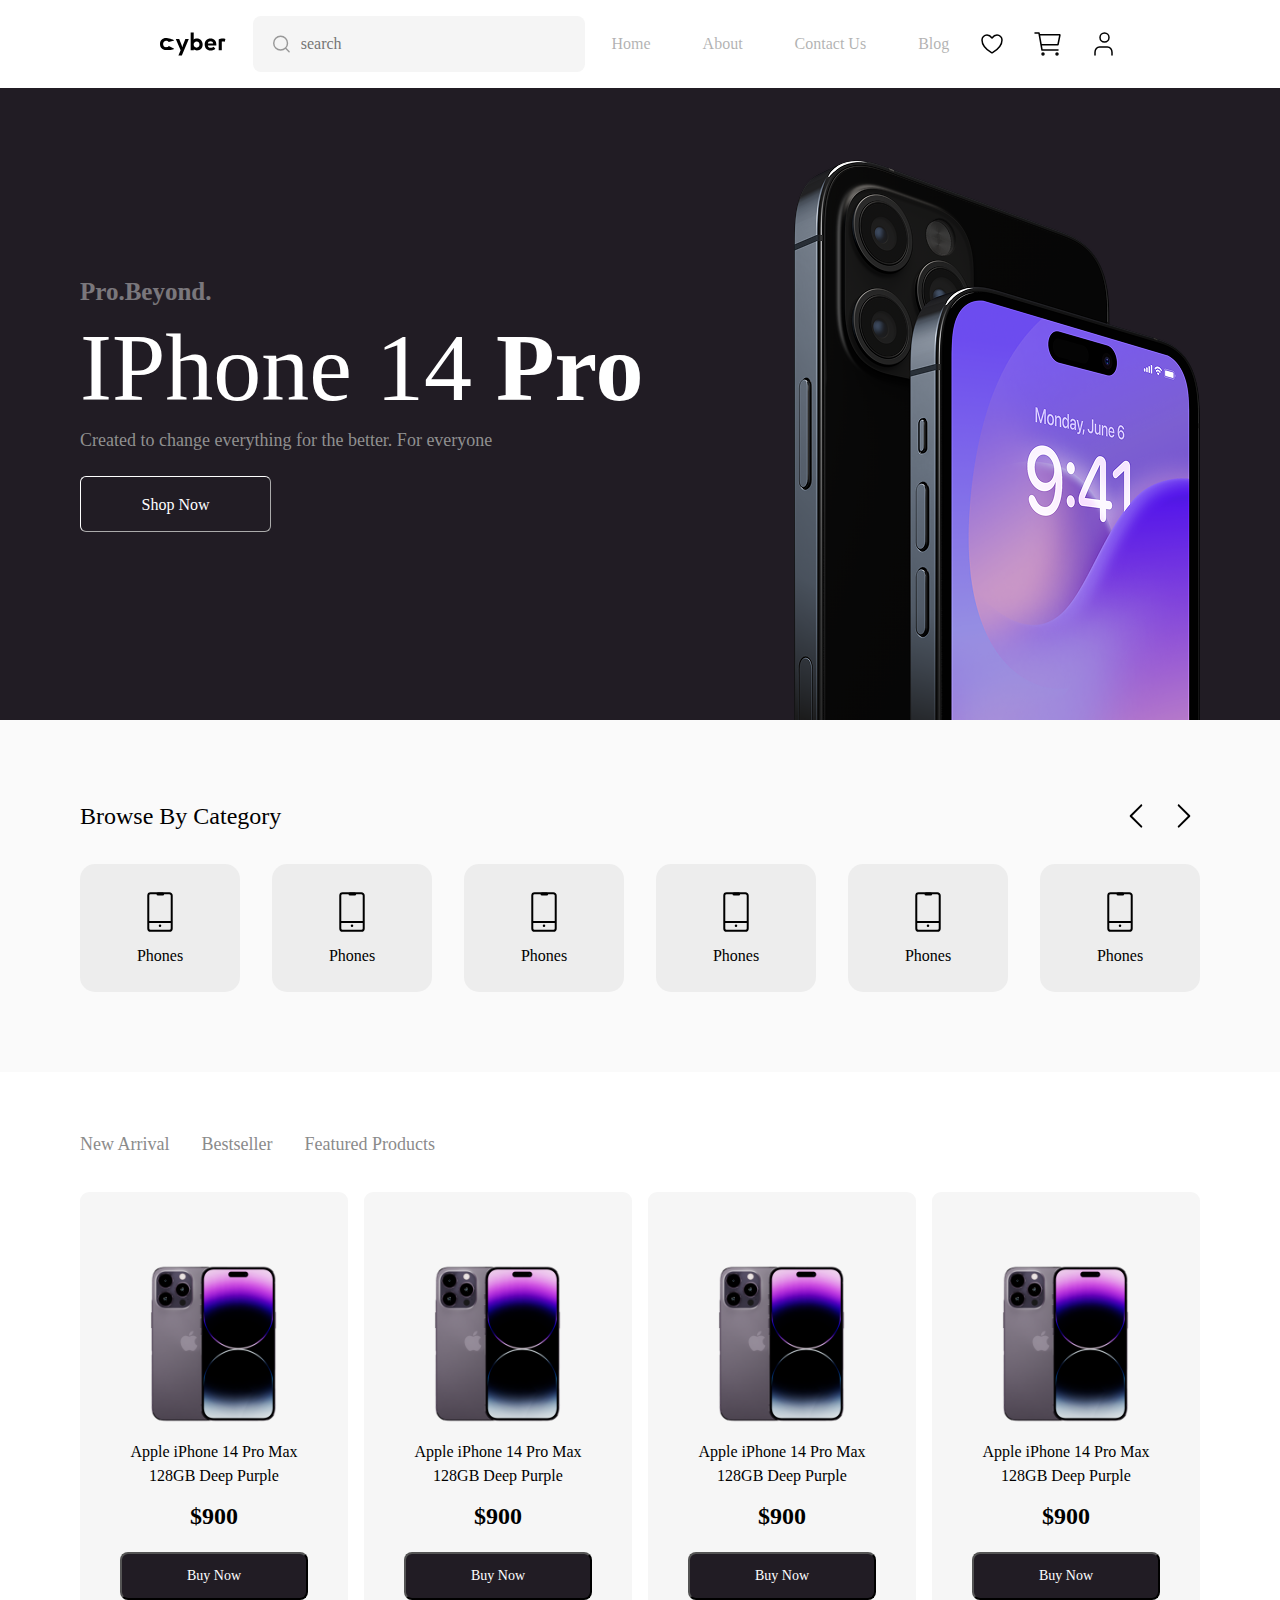
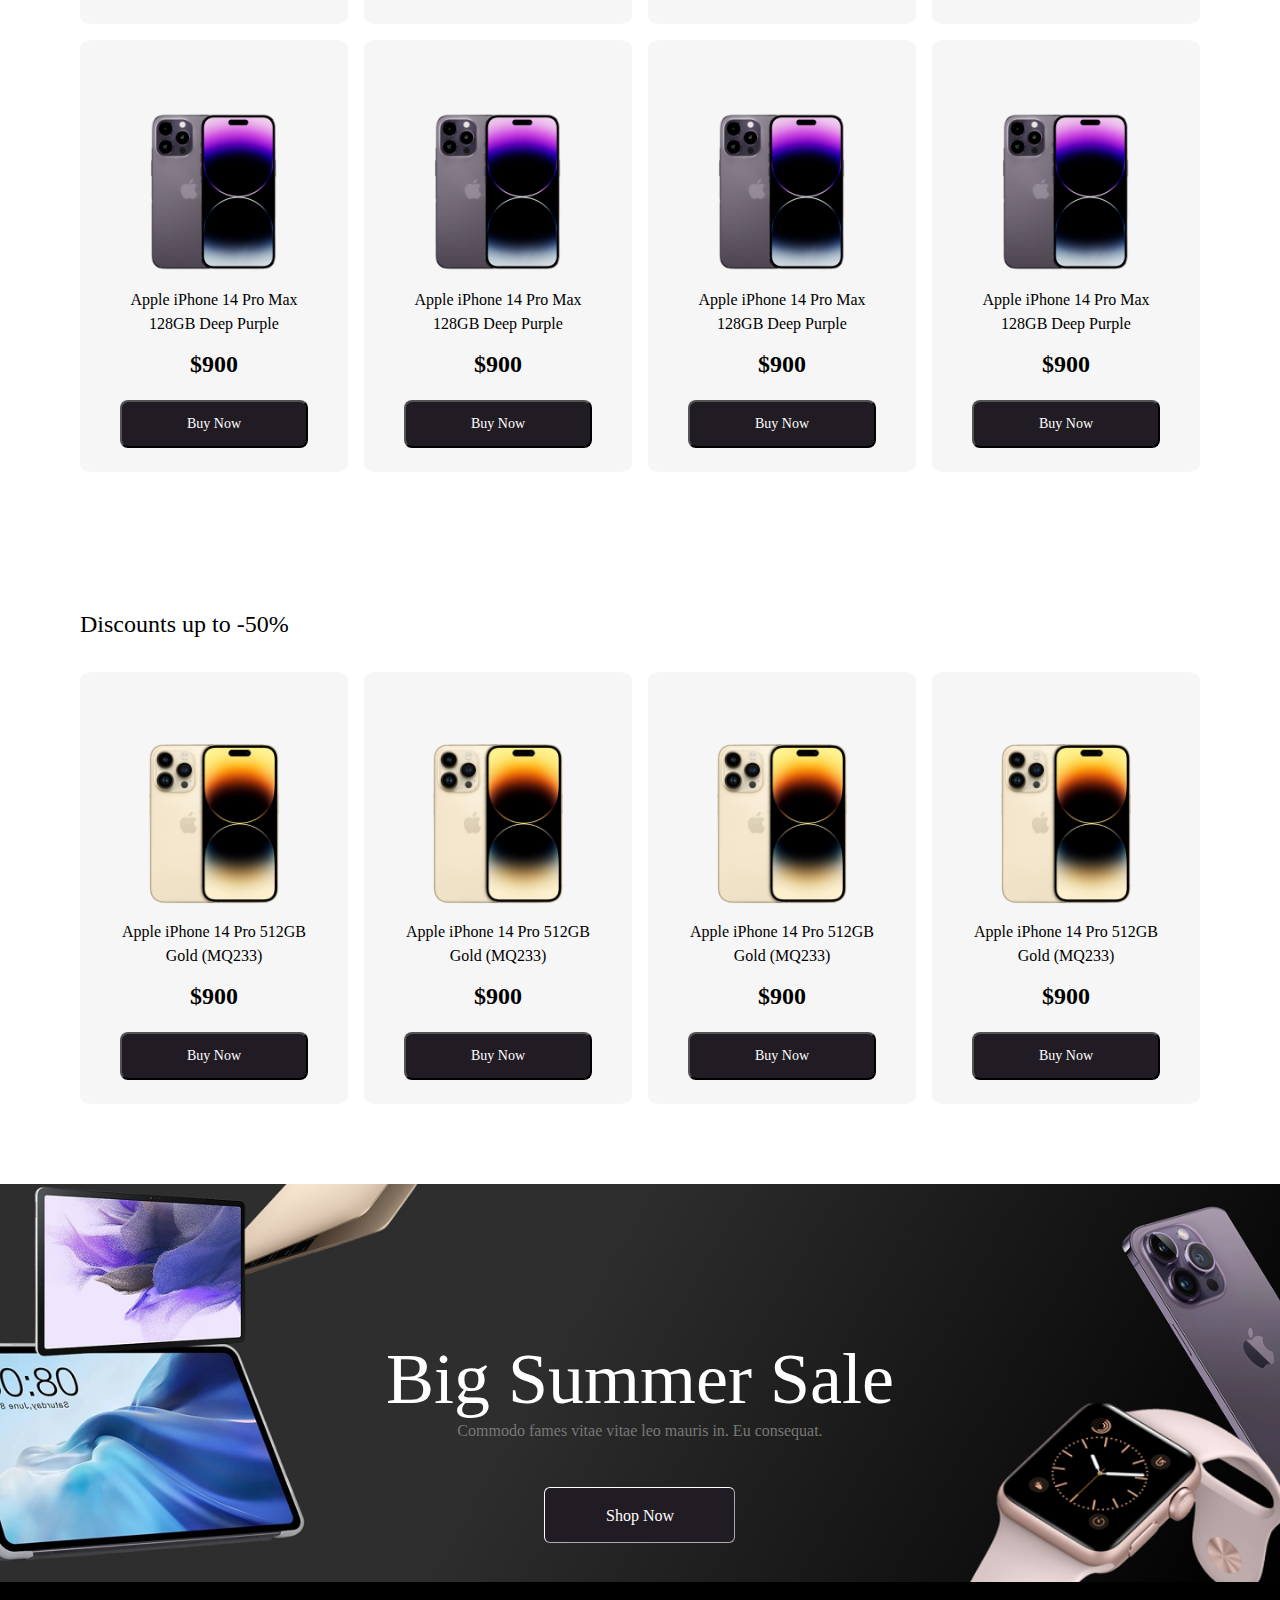
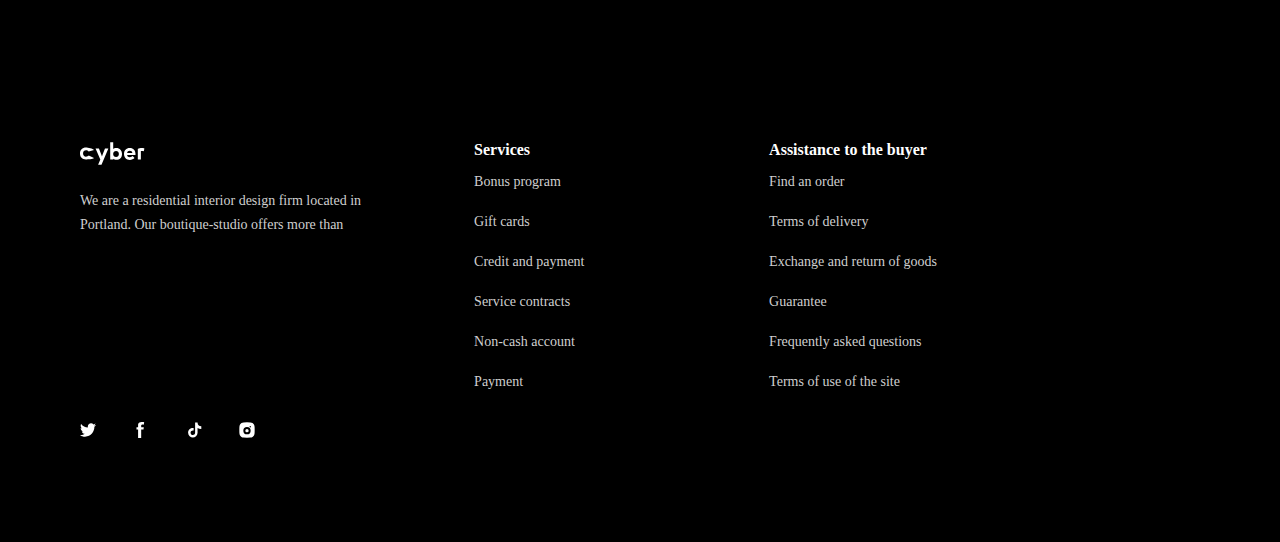
==== index.html @ e8b51c53 "update" ====
<!DOCTYPE html>
<html lang="en">
  <head>
    <meta charset="UTF-8" />
    <meta name="viewport" content="width=device-width, initial-scale=1.0" />
    <link rel="stylesheet" href="style.css" />
    <link rel="stylesheet" href="./reset.css" />
    <title>Document</title>
  </head>
  <body>
    <div class="header">
      <div><img class="logo" src="./images/Logo.svg" alt="" /></div>
      <div class="search-container">
        <input class="input1" type="text" placeholder="search" />
        <img src="./images/Search.svg" alt="search icon" class="search-icon" />
      </div>

      <div class="lis4">
        <ul class="li4">
          <li><a href="#home">Home</a></li>
          <li><a href="#about">About</a></li>
          <li><a href="#contact">Contact Us</a></li>
          <li><a href="#blog">Blog</a></li>
        </ul>
      </div>
      <div class="icons3">
        <img src="./images/heart.svg" alt="" />
        <img src="./images/Cart.svg" alt="" />
        <img src="./images/User.svg" alt="" />
      </div>
    </div>

    <div class="hero">
      <div class="container heroo">
        <div class="hero1">
          <p class="pro-beyond">Pro.Beyond.</p>
          <h1>IPhone 14 <span class="pro">Pro</span></h1>
          <p class="created-p">
            Created to change everything for the better. For everyone
          </p>
          <button class="shop-now">Shop Now</button>
        </div>
        <div class="hero2">
          <img class="phone" src="./images/phone.png" alt="" />
        </div>
      </div>
    </div>
    <div class="grey">
      <div class="container">
        <div class="browse-arrows">
          <div class="browse">
            <p>Browse By Category</p>
          </div>
          <div class="arrows">
            <img src="./images/Arrow1.svg" alt="" />
            <img src="./images/Arrow2.svg" alt="" />
          </div>
        </div>

        <div class="cards1">
          <div class="card">
            <img src="./images/small-Phone.svg" alt="" />
            <p>Phones</p>
          </div>
          <div class="card">
            <img src="./images/small-Phone.svg" alt="" />
            <p>Phones</p>
          </div>
          <div class="card">
            <img src="./images/small-Phone.svg" alt="" />
            <p>Phones</p>
          </div>
          <div class="card">
            <img src="./images/small-Phone.svg" alt="" />
            <p>Phones</p>
          </div>
          <div class="card">
            <img src="./images/small-Phone.svg" alt="" />
            <p>Phones</p>
          </div>
          <div class="card">
            <img src="./images/small-Phone.svg" alt="" />
            <p>Phones</p>
          </div>
        </div>
      </div>
    </div>
    <div class="container">
      <div class="links">
        <p>New Arrival</p>
        <p>Bestseller</p>
        <p>Featured Products</p>
      </div>
      <div class="cards2">
        <div class="card2">
          <img class="phone3" src="./images/phone3.png" alt="" />
          <p class="apple">
            Apple iPhone 14 Pro Max <br />
            128GB Deep Purple
          </p>
          <p class="dollar">$900</p>
          <button class="buy-now">Buy Now</button>
        </div>

        <div class="card2">
          <img class="phone3" src="./images/phone3.png" alt="" />
          <p class="apple">
            Apple iPhone 14 Pro Max <br />
            128GB Deep Purple
          </p>
          <p class="dollar">$900</p>
          <button class="buy-now">Buy Now</button>
        </div>

        <div class="card2">
          <img class="phone3" src="./images/phone3.png" alt="" />
          <p class="apple">
            Apple iPhone 14 Pro Max <br />
            128GB Deep Purple
          </p>
          <p class="dollar">$900</p>
          <button class="buy-now">Buy Now</button>
        </div>

        <div class="card2">
          <img class="phone3" src="./images/phone3.png" alt="" />
          <p class="apple">
            Apple iPhone 14 Pro Max <br />
            128GB Deep Purple
          </p>
          <p class="dollar">$900</p>
          <button class="buy-now">Buy Now</button>
        </div>

        <div class="card2">
          <img class="phone3" src="./images/phone3.png" alt="" />
          <p class="apple">
            Apple iPhone 14 Pro Max <br />
            128GB Deep Purple
          </p>
          <p class="dollar">$900</p>
          <button class="buy-now">Buy Now</button>
        </div>

        <div class="card2">
          <img class="phone3" src="./images/phone3.png" alt="" />
          <p class="apple">
            Apple iPhone 14 Pro Max <br />
            128GB Deep Purple
          </p>
          <p class="dollar">$900</p>
          <button class="buy-now">Buy Now</button>
        </div>

        <div class="card2">
          <img class="phone3" src="./images/phone3.png" alt="" />
          <p class="apple">
            Apple iPhone 14 Pro Max <br />
            128GB Deep Purple
          </p>
          <p class="dollar">$900</p>
          <button class="buy-now">Buy Now</button>
        </div>

        <div class="card2">
          <img class="phone3" src="./images/phone3.png" alt="" />
          <p class="apple">
            Apple iPhone 14 Pro Max <br />
            128GB Deep Purple
          </p>
          <p class="dollar">$900</p>
          <button class="buy-now">Buy Now</button>
        </div>
      </div>

      <p class="discounts">Discounts up to -50%</p>
      <div class="cards3">
        <div class="card2">
          <img class="phone3" src="./images/phone4.png" alt="" />
          <p class="apple">
            Apple iPhone 14 Pro 512GB <br />
            Gold (MQ233)
          </p>
          <p class="dollar">$900</p>
          <button class="buy-now">Buy Now</button>
        </div>
        <div class="card2">
          <img class="phone3" src="./images/phone4.png" alt="" />
          <p class="apple">
            Apple iPhone 14 Pro 512GB <br />
            Gold (MQ233)
          </p>
          <p class="dollar">$900</p>
          <button class="buy-now">Buy Now</button>
        </div>
        <div class="card2">
          <img class="phone3" src="./images/phone4.png" alt="" />
          <p class="apple">
            Apple iPhone 14 Pro 512GB <br />
            Gold (MQ233)
          </p>
          <p class="dollar">$900</p>
          <button class="buy-now">Buy Now</button>
        </div>
        <div class="card2">
          <img class="phone3" src="./images/phone4.png" alt="" />
          <p class="apple">
            Apple iPhone 14 Pro 512GB <br />
            Gold (MQ233)
          </p>
          <p class="dollar">$900</p>
          <button class="buy-now">Buy Now</button>
        </div>
      </div>
    </div>
    <div class="wreli">
      <img src="./images/background.png" alt="" />
      <div class="in-background">
        <p class="big">Big Summer <span class="sale">Sale</span></p>
        <p class="comodo">
          Commodo fames vitae vitae leo mauris in. Eu consequat.
        </p>
        <button class="shop-now">Shop Now</button>
      </div>
    </div>
    <div class="footer">
      <div class="container futeri">
        <div class="we">
          <img class="logo1" src="./images/Logo1.svg" alt="" />
          <p>
            We are a residential interior design firm located in <br />
            Portland. Our boutique-studio offers more than
          </p>
        </div>
        <div class="ps1">
          <h2>Services</h2>
          <p>Bonus program</p>
          <p>Gift cards</p>
          <p>Credit and payment</p>
          <p>Service contracts</p>
          <p>Non-cash account</p>
          <p>Payment</p>
        </div>
        <div class="ps2">
          <h2>Assistance to the buyer</h2>
          <p>Find an order</p>
          <p>Terms of delivery</p>
          <p>Exchange and return of goods</p>
          <p>Guarantee</p>
          <p>Frequently asked questions</p>
          <p>Terms of use of the site</p>
        </div>
      </div>
      <div class="icons container">
        <img src="./images/Twitter.svg" alt="" />
        <img src="./images/Facebook.svg" alt="" />
        <img src="./images/Tiktok.svg" alt="" />
        <img src="./images/Instagram.svg" alt="" />
      </div>
    </div>
  </body>
</html>
---- style.css ----
.search-container {
  position: relative;
  width: 332px;
  align-items: center;
}
.input1 {
  height: 56px;

  background-color: #f5f5f5;
  border: none;
  border-radius: 8px;
  padding: 16px;
  gap: 8px;
}
.search-container input {
  width: 100%;
  padding-left: 48px;
}

.search-container .search-icon {
  position: absolute;
  left: 16px;
  top: 50%;
  transform: translateY(-50%);
  width: 24px;
  height: 24px;
}
.header {
  height: 88px;
  align-items: center;
  align-items: center;
  display: flex;
  justify-content: space-between;
}
.icons3 {
  display: flex;
  gap: 24px;
  margin-right: 160px;
}
.li4 {
  gap: 52px;
  display: flex;
  list-style-type: none;
}
ul {
  padding: 0;
  margin: 0;
  display: flex;
}

a {
  text-decoration: none;
  color: #000;
  opacity: 0.3;
}

a:hover {
  color: #000000;
  font-weight: 500;
  line-height: 19.36px;
  letter-spacing: 0%;
  opacity: 1;
}
.logo {
  margin-left: 160px;
}
.hero1 {
  color: #fff;
  height: 632px;
  display: flex;
  flex-direction: column;
  gap: 24px;
  padding-top: 188px;
}

.heroo {
  display: flex;
  justify-content: space-between;
}

.shop-now {
  color: #fff;
  width: 191px;
  height: 56px;
  border-radius: 6px;
  gap: 8px;
  border-width: 1px;
  border-color: #fff;
  padding: 16px 56px;
  background-color: #211c24;
  font-weight: 500;
  line-height: 24px;
  letter-spacing: 0%;
  text-align: center;
}
.pro-beyond {
  font-weight: 600;
  font-size: 25px;
  line-height: 32px;
  letter-spacing: 0%;
  opacity: 0.4;
}
h1 {
  font-weight: 100;
  font-size: 96px;
  line-height: 72px;
  letter-spacing: -1%;
}
.pro {
  font-weight: 600;
}
.created-p {
  font-weight: 500;
  font-size: 18px;
  line-height: 24px;
  letter-spacing: 0%;
  color: #909090;
}
.phone {
  height: 632px;
}
.hero {
  background-color: #211c24;
  justify-content: space-between;
  display: flex;
}
.arrows {
  gap: 16px;
  display: flex;
}
.browse-arrows {
  padding-top: 80px;
  margin-bottom: 32px;
  justify-content: space-between;
  display: flex;
  align-items: center;
}
.container {
  max-width: 1120px;
  width: 100%;
  margin: auto;
}
.browse {
  font-weight: 500;
  font-size: 24px;
  line-height: 32px;
  letter-spacing: 1%;
  color: #000000;
}
.cards1 {
  display: flex;
  border-radius: 15px;
  gap: 32px;
  padding-bottom: 80px;
}
.card {
  gap: 8px;
  width: 160px;
  height: 128px;
  display: flex;
  flex-direction: column;
  background-color: #ededed;
  justify-content: center;
  align-items: center;
  border-radius: 15px;
}
.card img {
  width: 48px;
  height: 48px;
}
.links p {
  font-weight: 500;
  font-size: 18px;
  line-height: 32px;
  letter-spacing: 0%;
  text-align: center;
  color: #8b8b8b;
}
.links p:hover {
  text-decoration: underline;
}
.links {
  margin-top: 56px;
  margin-bottom: 32px;
  display: flex;
  gap: 32px;
}
.links p:hover {
  color: #000000;
}
.phone3 {
  width: 160px;
  height: 160px;
}
.cards2 {
  display: grid;
  grid-template-columns: repeat(4, 1fr);
  gap: 16px;
  grid-template-rows: repeat(2, 1fr);
  margin-bottom: 56px;
}
.card2 {
  gap: 16px;
  display: flex;
  flex-direction: column;
  background-color: #f6f6f6;
  align-items: center;
  width: 268px;
  height: 432px;
  min-width: 200px;
  border-radius: 9px;
  padding-top: 72px;
}
.apple {
  text-align: center;
  font-weight: 500;
  line-height: 24px;
  letter-spacing: 0%;
}
.grey {
  background-color: #fafafa;
}
.dollar {
  font-weight: 600;
  font-size: 24px;
  line-height: 24px;
  letter-spacing: 3%;
  text-align: center;
}
.buy-now {
  margin-top: 8px;

  width: 188px;
  height: 48px;
  border-radius: 8px;
  padding-top: 12px 64px;
  color: #fff;
  background-color: #211c24;
  font-weight: 500;
  font-size: 14px;
  line-height: 24px;
  letter-spacing: 0%;
  text-align: center;
}
.discounts {
  padding-top: 80px;
  padding-bottom: 32px;
  font-weight: 500;
  font-size: 24px;
  line-height: 32px;
  letter-spacing: 0%;
  color: #000000;
}
.cards3 {
  display: grid;
  grid-template-columns: repeat(4, 1fr);
  gap: 16px;
  grid-template-rows: 1fr;
  margin-bottom: 80px;
}

.wreli {
  width: 100%;
  position: relative;
}

.wreli img {
  width: 100%;
  height: auto;
  display: block;
}
.in-background {
  top: 159px;
  position: absolute;
  left: 50%;
  transform: translate(-50%);
  display: flex;
  flex-direction: column;
  align-items: center;
}
.big {
  color: #ffffff;
  font-weight: 100;
  font-size: 72px;
  line-height: 72px;
  letter-spacing: -1%;
  text-align: center;
}
.sale {
  font-weight: 300;
}
.comodo {
  font-weight: 400;
  line-height: 32px;
  letter-spacing: 0%;
  text-align: center;
  color: #787878;
  padding-bottom: 40px;
}
.footer {
  color: #fff;

  background-color: #000;
}
.futeri {
  padding-top: 160px;
  display: flex;
}
.we p {
  padding-right: 113px;
  font-weight: 500;
  font-size: 14px;
  line-height: 23.87px;
  letter-spacing: 0%;
}
.ps1 {
  display: flex;
  flex-direction: column;
  gap: 8px;
  width: 295px;
  padding-right: 32px;
}
.we {
  color: #cfcfcf;
  display: flex;
  flex-direction: column;
  gap: 24px;
  font-weight: 500;
  font-size: 14px;
  line-height: 23.87px;
  letter-spacing: 0%;
}
.logo1 {
  width: 65px;
  height: 23px;
}
.ps1 h2,
.ps2 h2 {
  font-weight: 600;
  font-size: 16px;
  line-height: 16px;
  letter-spacing: 0%;
}
.ps1 p,
.ps2 p {
  font-weight: 400;
  font-size: 14px;
  line-height: 32px;
  letter-spacing: 0%;
  color: #cfcfcf;
}
.ps2 {
  display: flex;
  flex-direction: column;
  gap: 8px;
}
.icons {
  display: flex;
  gap: 36.33px;
  padding-bottom: 104px;
  padding-top: 24px;
}
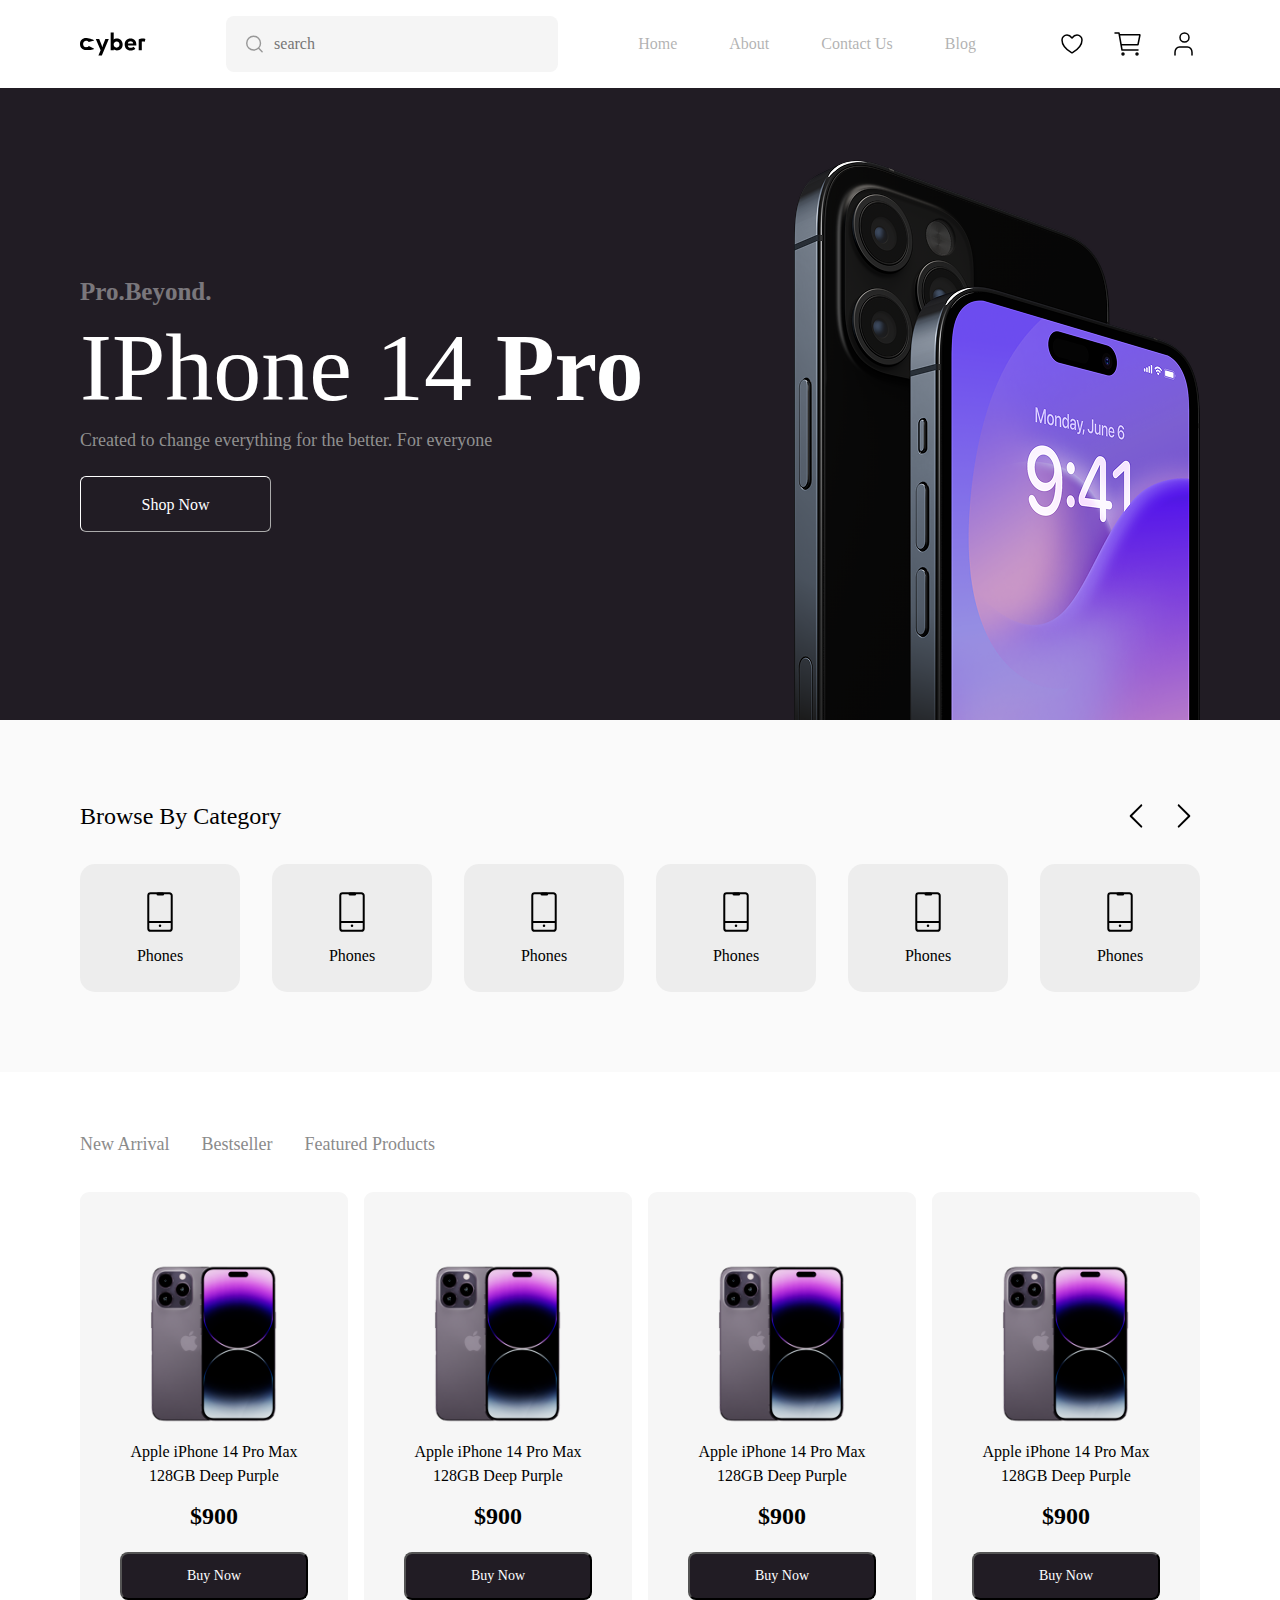
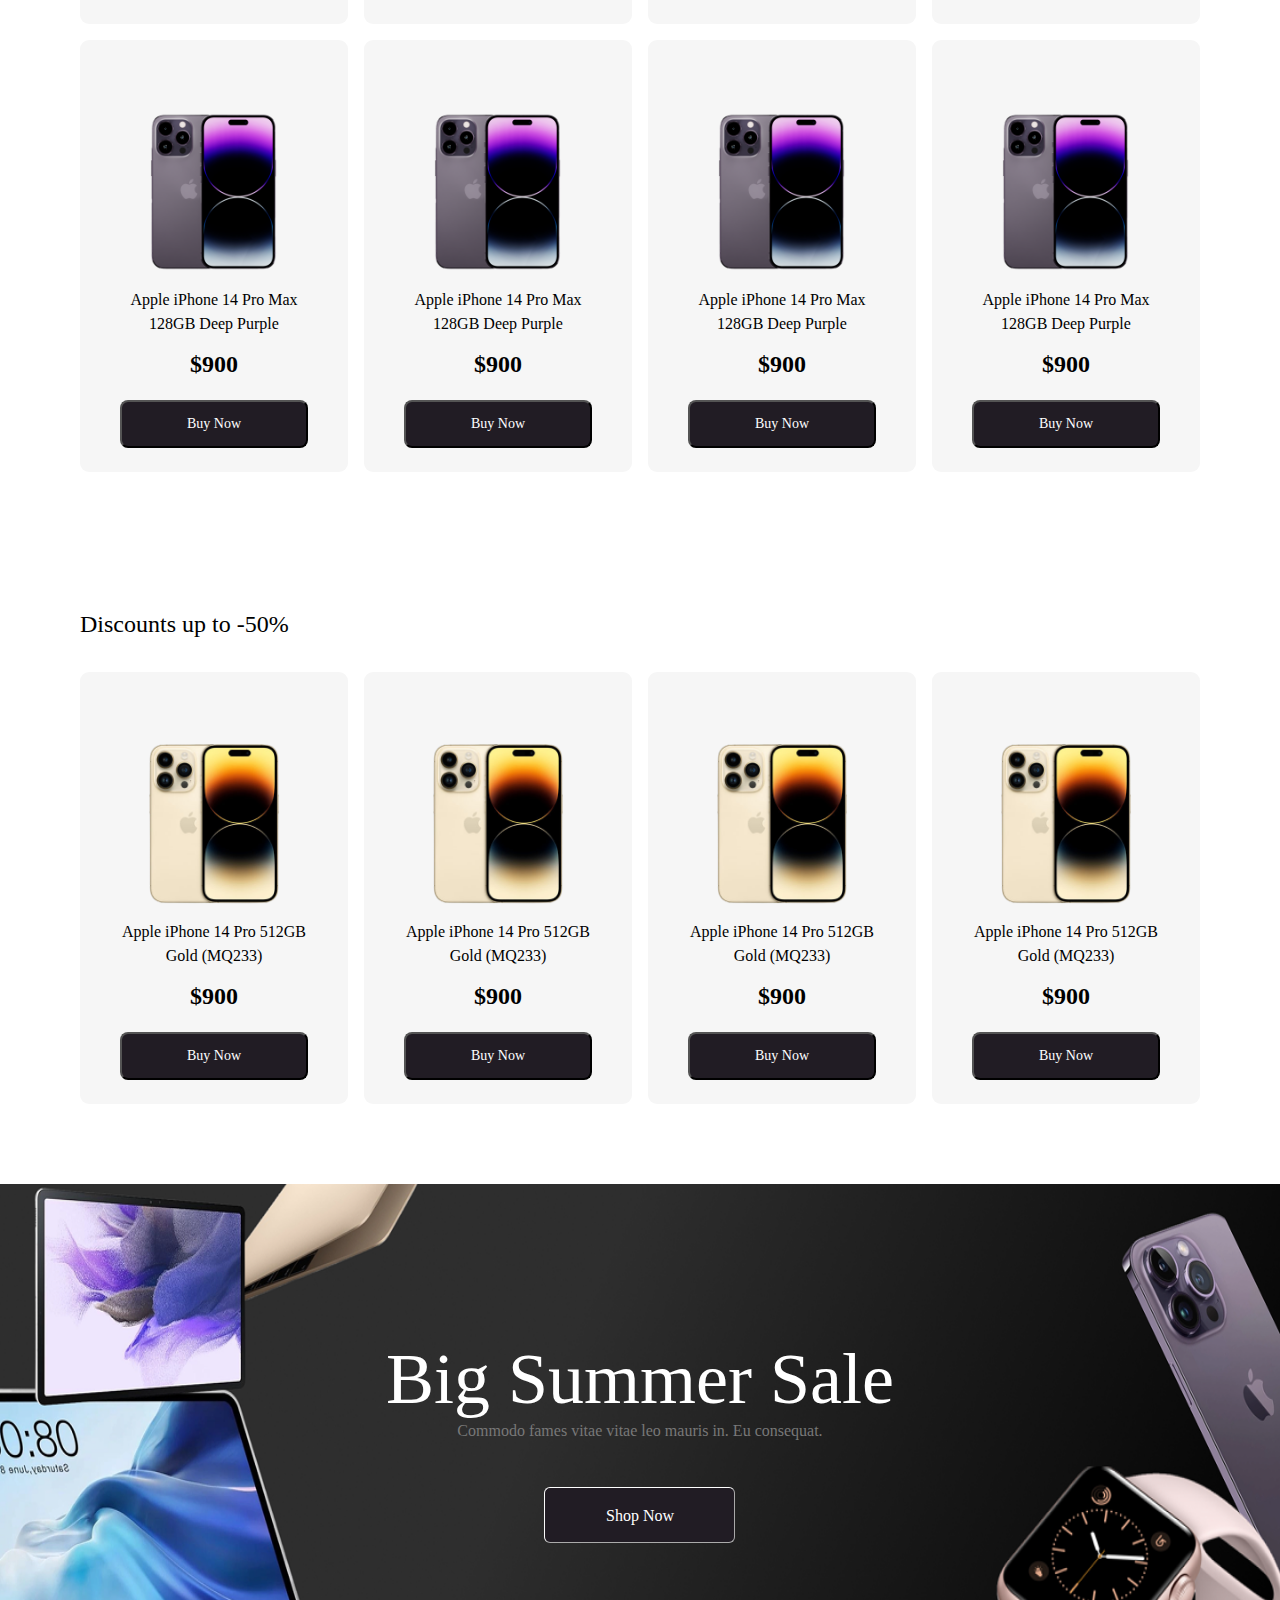
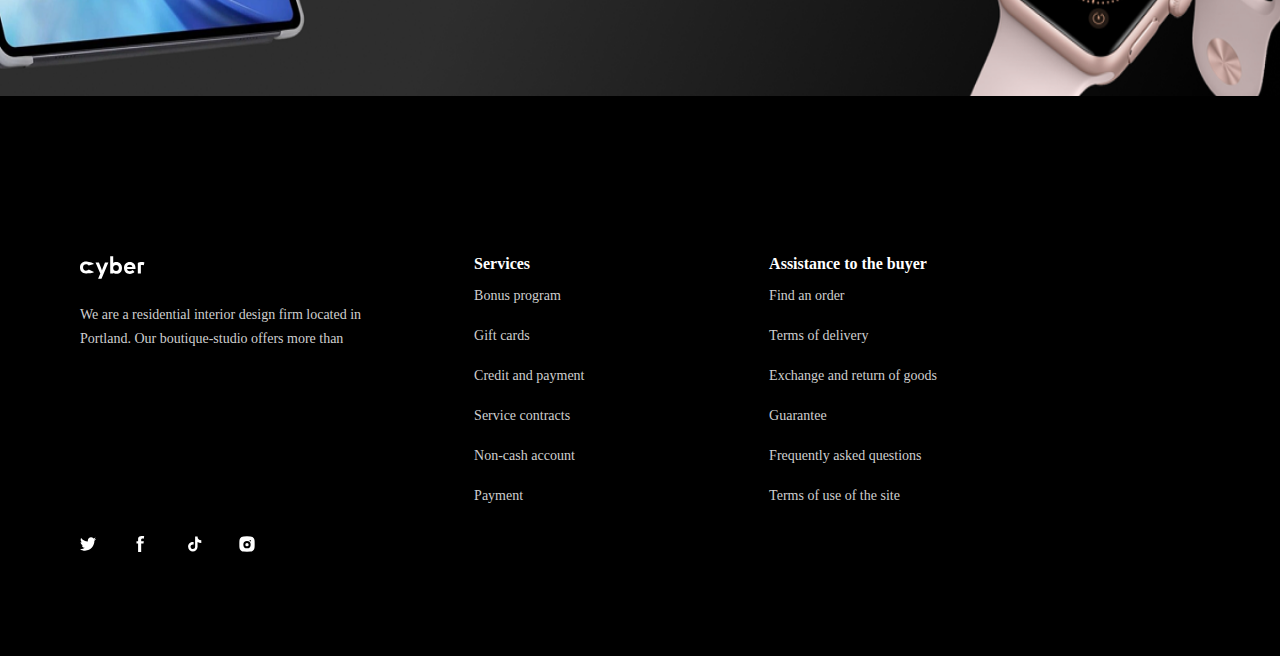
==== commit 684bfc22: "new" ====
--- a/index.html
+++ b/index.html
@@ -8,7 +8,7 @@
     <title>Document</title>
   </head>
   <body>
-    <div class="header">
+    <div class="header container">
       <div><img class="logo" src="./images/Logo.svg" alt="" /></div>
       <div class="search-container">
         <input class="input1" type="text" placeholder="search" />
@@ -28,7 +28,10 @@
         <img src="./images/Cart.svg" alt="" />
         <img src="./images/User.svg" alt="" />
       </div>
-    </div>
+      <img class="burger" src="./images/Burger.svg" alt="" />
+    </div>
+
+    <!-- start hero -->
 
     <div class="hero">
       <div class="container heroo">
@@ -42,9 +45,11 @@
         </div>
         <div class="hero2">
           <img class="phone" src="./images/phone.png" alt="" />
-        </div>
-      </div>
-    </div>
+          <img class="phone-cut" src="./images/phone-cut.png" alt="">
+        </div>
+      </div>
+    </div>
+    <!-- arrows start -->
     <div class="grey">
       <div class="container">
         <div class="browse-arrows">
@@ -57,6 +62,8 @@
           </div>
         </div>
 
+<!-- cards1 start -->
+
         <div class="cards1">
           <div class="card">
             <img src="./images/small-Phone.svg" alt="" />
@@ -172,7 +179,7 @@
           <button class="buy-now">Buy Now</button>
         </div>
       </div>
-
+<!-- cards3 start -->
       <p class="discounts">Discounts up to -50%</p>
       <div class="cards3">
         <div class="card2">
@@ -213,6 +220,7 @@
         </div>
       </div>
     </div>
+    <!-- wreli start -->
     <div class="wreli">
       <img src="./images/background.png" alt="" />
       <div class="in-background">
@@ -223,6 +231,7 @@
         <button class="shop-now">Shop Now</button>
       </div>
     </div>
+    <!-- footer start -->
     <div class="footer">
       <div class="container futeri">
         <div class="we">
--- a/style.css
+++ b/style.css
@@ -28,14 +28,12 @@
 .header {
   height: 88px;
   align-items: center;
-  align-items: center;
   display: flex;
   justify-content: space-between;
 }
 .icons3 {
   display: flex;
   gap: 24px;
-  margin-right: 160px;
 }
 .li4 {
   gap: 52px;
@@ -61,12 +59,29 @@
   letter-spacing: 0%;
   opacity: 1;
 }
-.logo {
-  margin-left: 160px;
-}
+@media only screen and (min-width: 1160px) {
+  .burger {
+    display: none;
+  }
+}
+@media only screen and (max-width: 1160px) {
+  .burger {
+    display: show;
+  }
+  .lis4,
+  .search-container,
+  .icons3 {
+    display: none;
+  }
+  .header {
+    width: calc(100vw - 32px);
+  }
+}
+
+/* start hero */
 .hero1 {
   color: #fff;
-  height: 632px;
+  /* height: 632px; */
   display: flex;
   flex-direction: column;
   gap: 24px;
@@ -124,6 +139,44 @@
   justify-content: space-between;
   display: flex;
 }
+
+@media only screen and (max-width: 1160px) {
+  .heroo {
+    flex-direction: column;
+  }
+  .phone {
+    display: none;
+  }
+  .hero1 {
+    text-align: center;
+    margin: auto;
+    padding-bottom: 48px;
+    padding-top: 88px;
+  }
+  .shop-now {
+    margin: auto;
+  }
+  .phone-cut {
+    margin: auto;
+  }
+  h1 {
+    font-size: 72px;
+  }
+  .pro {
+    font-weight: 600;
+  }
+  .created-p {
+    font-size: 19px;
+  }
+}
+
+@media only screen and (min-width: 1160px) {
+  .phone-cut {
+    display: none;
+  }
+}
+
+/* arrow start */
 .arrows {
   gap: 16px;
   display: flex;
@@ -148,10 +201,20 @@
   color: #000000;
 }
 .cards1 {
-  display: flex;
-  border-radius: 15px;
+  display: grid;
+  grid-template-columns: repeat(6, 1fr); /* 6 cards in one row */
   gap: 32px;
   padding-bottom: 80px;
+}
+@media only screen and (max-width: 1160px) {
+  .cards1 {
+    grid-template-columns: repeat(2, 1fr); /* 2 cards per row */
+    gap: 16px;
+  }
+  .cards1 .card {
+    width: calc(50vw - 32px);
+    object-fit: cover;
+  }
 }
 .card {
   gap: 8px;
@@ -168,6 +231,7 @@
   width: 48px;
   height: 48px;
 }
+/* links start */
 .links p {
   font-weight: 500;
   font-size: 18px;
@@ -188,6 +252,7 @@
 .links p:hover {
   color: #000000;
 }
+/* cards2 start */
 .phone3 {
   width: 160px;
   height: 160px;
@@ -198,6 +263,16 @@
   gap: 16px;
   grid-template-rows: repeat(2, 1fr);
   margin-bottom: 56px;
+}
+@media (max-width: 1160px) {
+  .cards2 {
+    grid-template-columns: repeat(2, 1fr); /* 2 columns */
+    grid-template-rows: repeat(4, 1fr); /* 4 rows */
+  }
+  .cards2 .card2 {
+    width: calc(50vw - 32px);
+    object-fit: cover;
+  }
 }
 .card2 {
   gap: 16px;
@@ -242,6 +317,43 @@
   letter-spacing: 0%;
   text-align: center;
 }
+@media (max-width: 1160px) {
+  .card2 {
+    gap: 8px;
+    display: flex;
+    flex-direction: column;
+    background-color: #f6f6f6;
+    align-items: center;
+    width: 268px;
+    height: 352px;
+    min-width: 200px;
+    border-radius: 9px;
+    padding-top: 64px;
+  }
+  .apple {
+padding-bottom: 8px;
+  }
+  .grey {
+    background-color: #fafafa;
+  }
+  .dollar {
+    padding-bottom: 8px;
+
+  }
+.phone3{
+  width: 104px;
+  height: 104px;
+
+}
+  .buy-now {
+    margin-top: 0px;
+  
+    width: 140px;
+    height: 48px;
+  }
+}
+
+
 .discounts {
   padding-top: 80px;
   padding-bottom: 32px;
@@ -251,6 +363,7 @@
   letter-spacing: 0%;
   color: #000000;
 }
+/* cards3 start */
 .cards3 {
   display: grid;
   grid-template-columns: repeat(4, 1fr);
@@ -258,7 +371,16 @@
   grid-template-rows: 1fr;
   margin-bottom: 80px;
 }
-
+@media (max-width: 1160px) {
+  .cards3 {
+    grid-template-columns: repeat(2, 1fr); /* 2 columns */
+    grid-template-rows: repeat(2, 1fr); /* 4 rows */
+  }
+  .cards3 .card2 {
+    width: calc(50vw - 32px);
+    object-fit: cover;
+    }
+}
 .wreli {
   width: 100%;
   position: relative;
@@ -269,6 +391,7 @@
   height: auto;
   display: block;
 }
+
 .in-background {
   top: 159px;
   position: absolute;
@@ -297,6 +420,20 @@
   color: #787878;
   padding-bottom: 40px;
 }
+@media (max-width: 1050px) {
+  .big {
+    font-size: 48px;
+  }
+  .in-background {
+    top: 104px;
+  }
+}
+@media (max-width: 1400px) {
+  .wreli img {
+    height: 512px;
+  }
+}
+/* footer start */
 .footer {
   color: #fff;
 
@@ -360,3 +497,26 @@
   padding-bottom: 104px;
   padding-top: 24px;
 }
+@media (max-width: 1160px) {
+.futeri{
+  padding-top: 48px;
+  gap: 24px;
+  flex-direction: column;
+align-items: center;
+text-align: center;
+}
+.we p {
+  padding-right: 0px;
+}
+.logo1 {
+margin: auto;
+}
+.ps1 {
+  padding-right: 0px;
+}
+.icons {
+justify-content: center;
+padding-bottom: 48px;
+gap: 25.67px;
+}
+}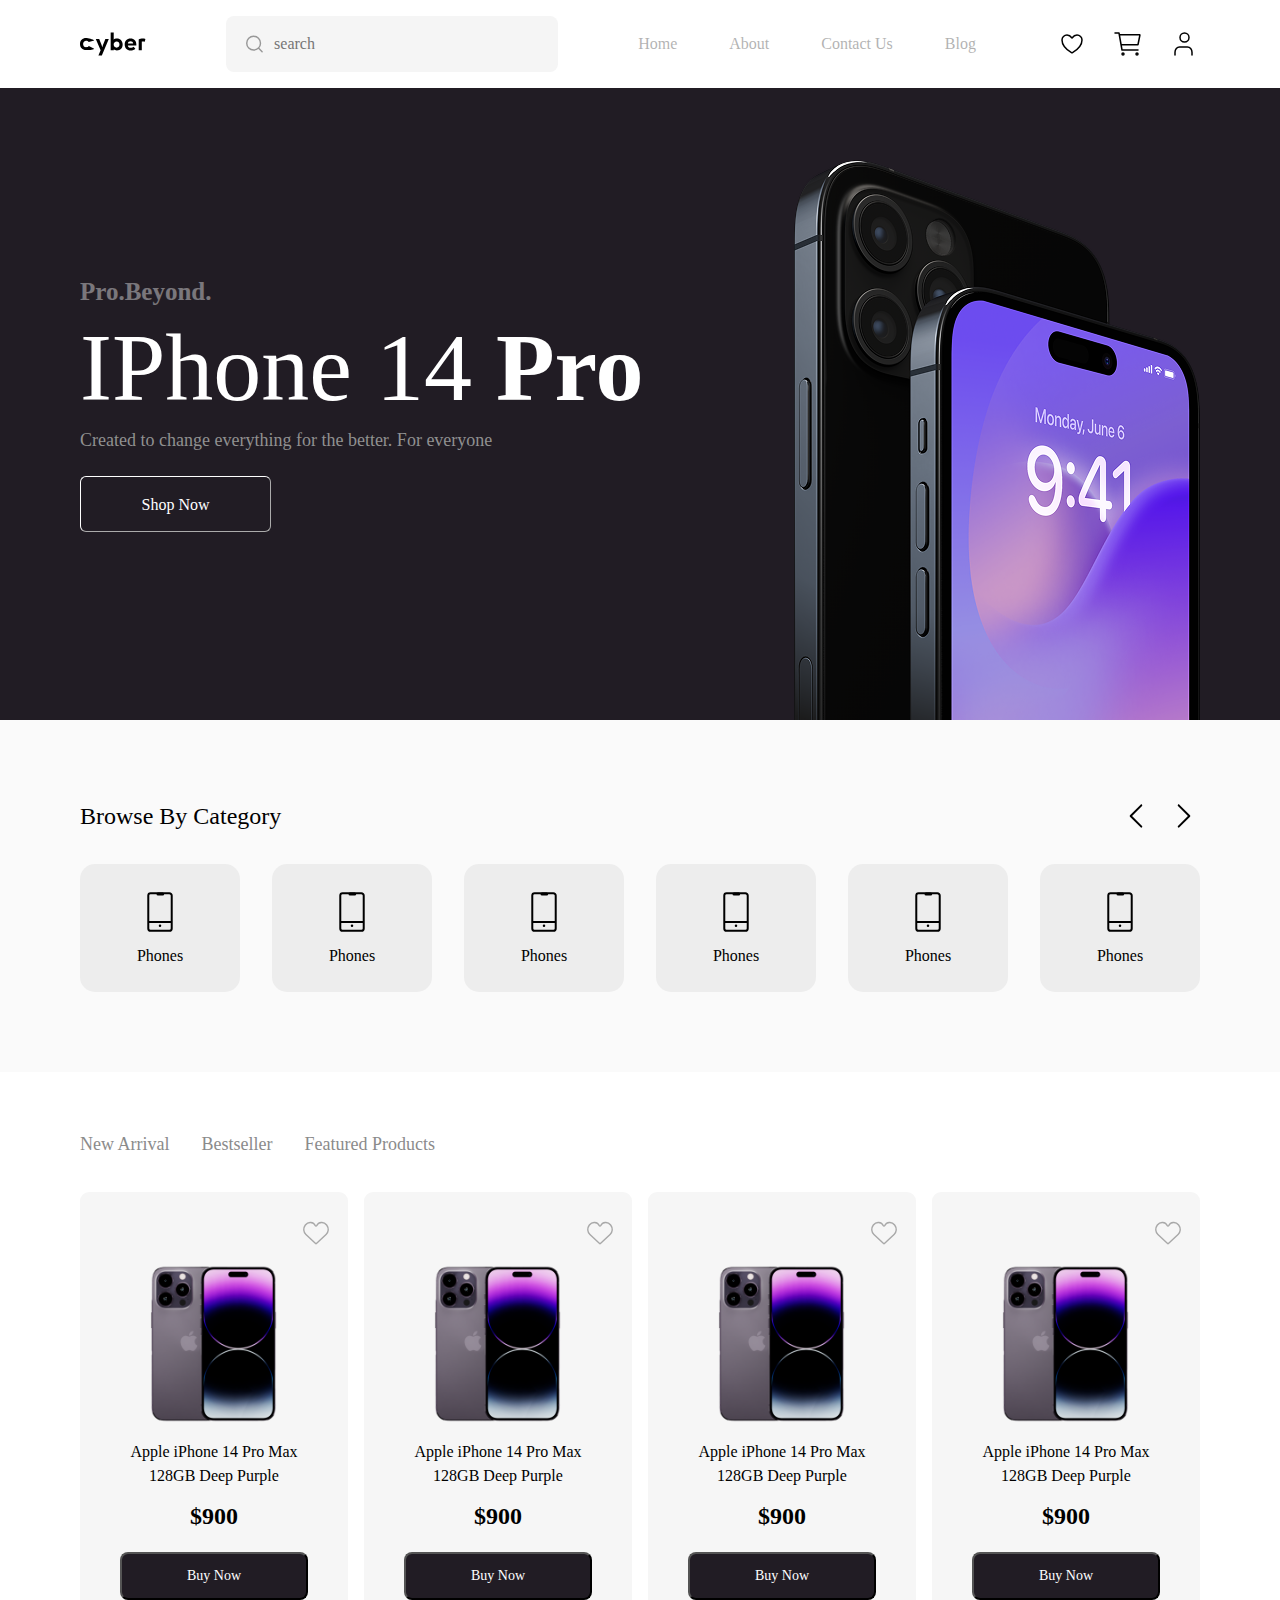
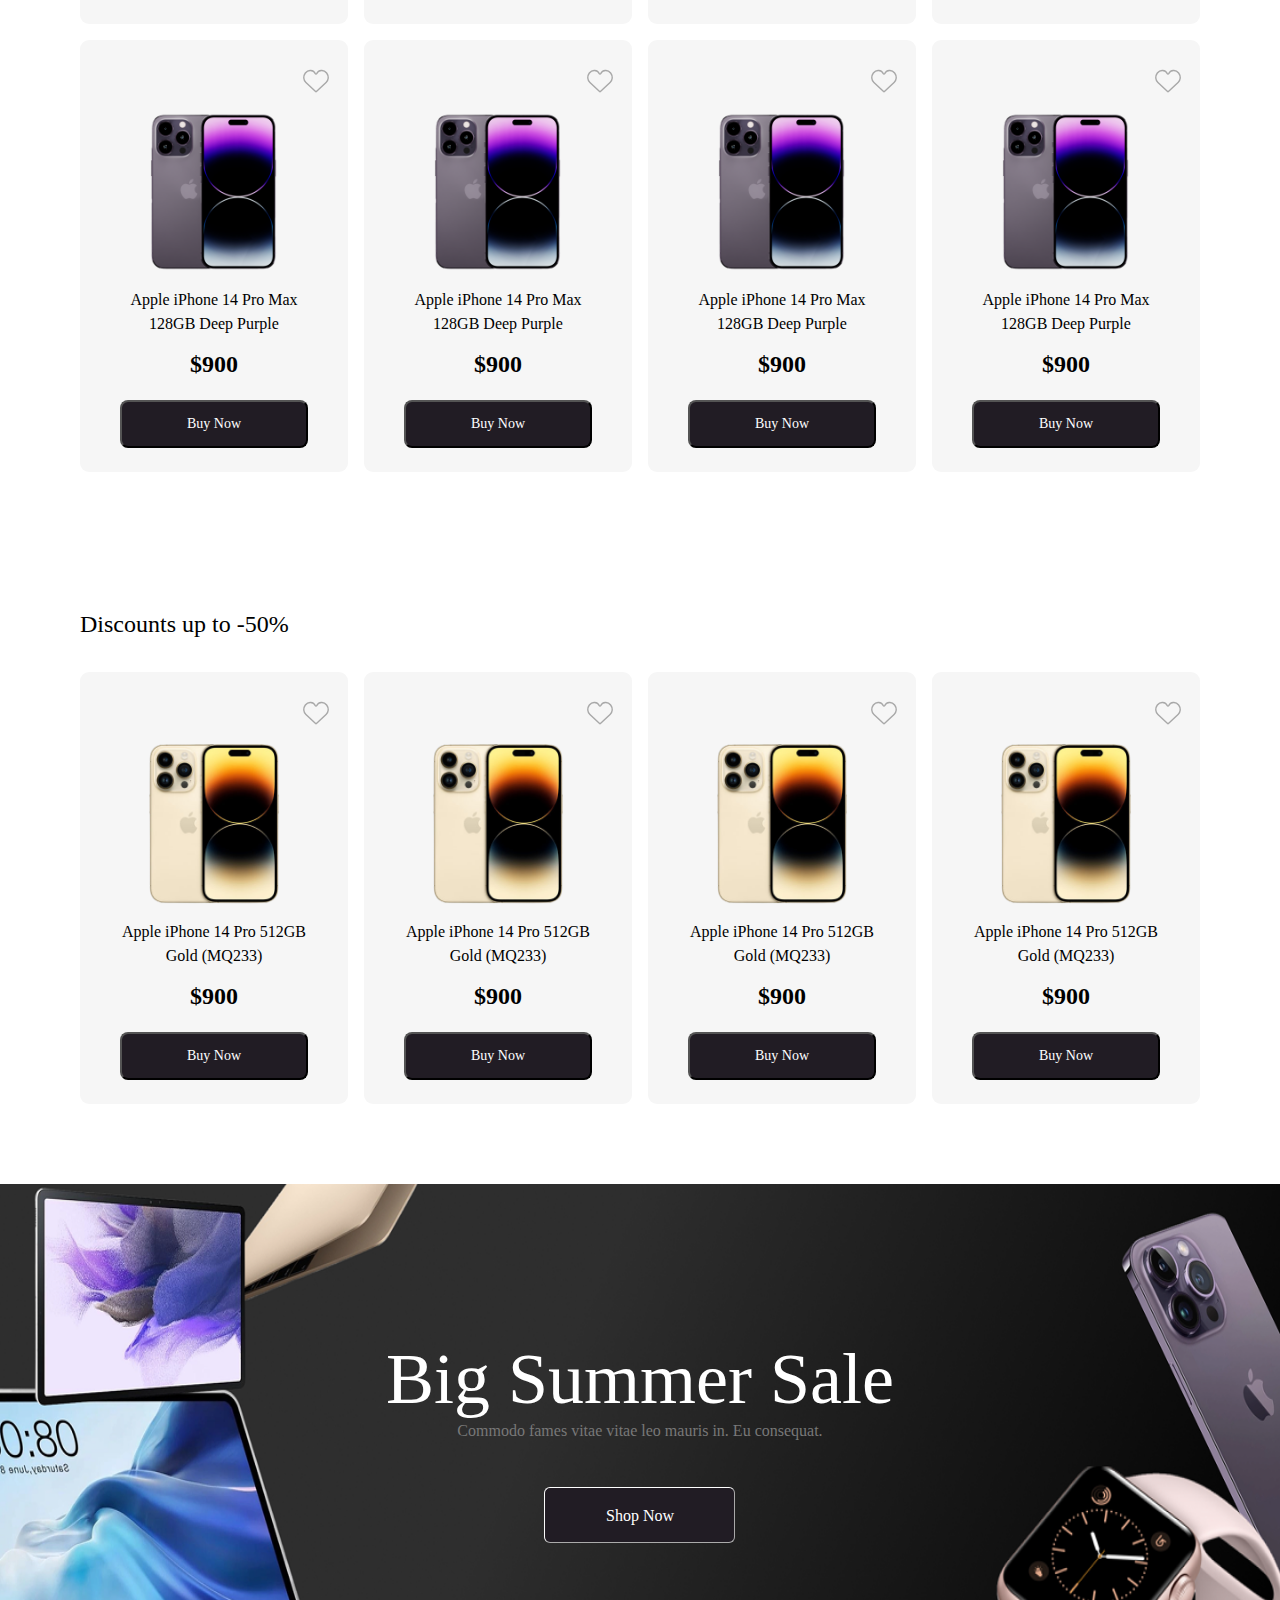
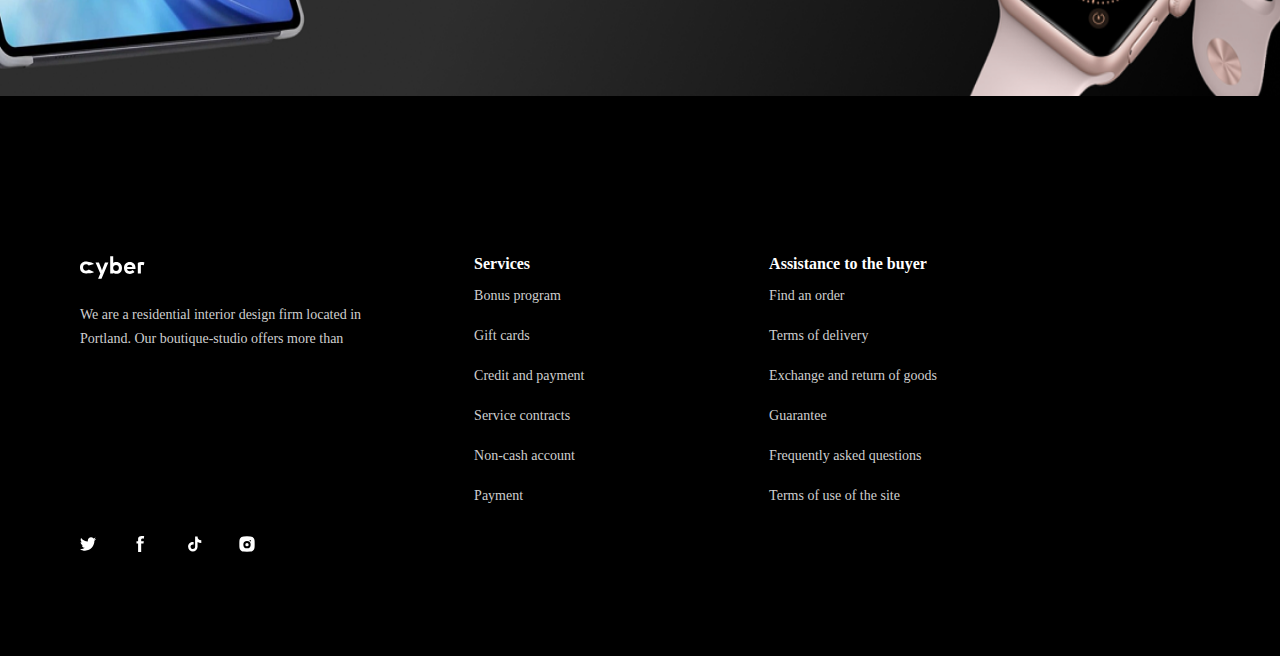
==== commit 047ba504: "new" ====
--- a/index.html
+++ b/index.html
@@ -107,76 +107,91 @@
           </p>
           <p class="dollar">$900</p>
           <button class="buy-now">Buy Now</button>
-        </div>
-
-        <div class="card2">
-          <img class="phone3" src="./images/phone3.png" alt="" />
-          <p class="apple">
-            Apple iPhone 14 Pro Max <br />
-            128GB Deep Purple
-          </p>
-          <p class="dollar">$900</p>
-          <button class="buy-now">Buy Now</button>
-        </div>
-
-        <div class="card2">
-          <img class="phone3" src="./images/phone3.png" alt="" />
-          <p class="apple">
-            Apple iPhone 14 Pro Max <br />
-            128GB Deep Purple
-          </p>
-          <p class="dollar">$900</p>
-          <button class="buy-now">Buy Now</button>
-        </div>
-
-        <div class="card2">
-          <img class="phone3" src="./images/phone3.png" alt="" />
-          <p class="apple">
-            Apple iPhone 14 Pro Max <br />
-            128GB Deep Purple
-          </p>
-          <p class="dollar">$900</p>
-          <button class="buy-now">Buy Now</button>
-        </div>
-
-        <div class="card2">
-          <img class="phone3" src="./images/phone3.png" alt="" />
-          <p class="apple">
-            Apple iPhone 14 Pro Max <br />
-            128GB Deep Purple
-          </p>
-          <p class="dollar">$900</p>
-          <button class="buy-now">Buy Now</button>
-        </div>
-
-        <div class="card2">
-          <img class="phone3" src="./images/phone3.png" alt="" />
-          <p class="apple">
-            Apple iPhone 14 Pro Max <br />
-            128GB Deep Purple
-          </p>
-          <p class="dollar">$900</p>
-          <button class="buy-now">Buy Now</button>
-        </div>
-
-        <div class="card2">
-          <img class="phone3" src="./images/phone3.png" alt="" />
-          <p class="apple">
-            Apple iPhone 14 Pro Max <br />
-            128GB Deep Purple
-          </p>
-          <p class="dollar">$900</p>
-          <button class="buy-now">Buy Now</button>
-        </div>
-
-        <div class="card2">
-          <img class="phone3" src="./images/phone3.png" alt="" />
-          <p class="apple">
-            Apple iPhone 14 Pro Max <br />
-            128GB Deep Purple
-          </p>
-          <p class="dollar">$900</p>
-          <button class="buy-now">Buy Now</button>
+          <img class="heart" src="./images/Like.svg" alt="">
+        </div>
+
+        <div class="card2">
+          <img class="phone3" src="./images/phone3.png" alt="" />
+          <p class="apple">
+            Apple iPhone 14 Pro Max <br />
+            128GB Deep Purple
+          </p>
+          <p class="dollar">$900</p>
+          <button class="buy-now">Buy Now</button>
+          <img class="heart" src="./images/Like.svg" alt="">
+
+        </div>
+
+        <div class="card2">
+          <img class="phone3" src="./images/phone3.png" alt="" />
+          <p class="apple">
+            Apple iPhone 14 Pro Max <br />
+            128GB Deep Purple
+          </p>
+          <p class="dollar">$900</p>
+          <button class="buy-now">Buy Now</button>
+          <img class="heart" src="./images/Like.svg" alt="">
+
+        </div>
+
+        <div class="card2">
+          <img class="phone3" src="./images/phone3.png" alt="" />
+          <p class="apple">
+            Apple iPhone 14 Pro Max <br />
+            128GB Deep Purple
+          </p>
+          <p class="dollar">$900</p>
+          <button class="buy-now">Buy Now</button>
+          <img class="heart" src="./images/Like.svg" alt="">
+
+        </div>
+
+        <div class="card2">
+          <img class="phone3" src="./images/phone3.png" alt="" />
+          <p class="apple">
+            Apple iPhone 14 Pro Max <br />
+            128GB Deep Purple
+          </p>
+          <p class="dollar">$900</p>
+          <button class="buy-now">Buy Now</button>
+          <img class="heart" src="./images/Like.svg" alt="">
+
+        </div>
+
+        <div class="card2">
+          <img class="phone3" src="./images/phone3.png" alt="" />
+          <p class="apple">
+            Apple iPhone 14 Pro Max <br />
+            128GB Deep Purple
+          </p>
+          <p class="dollar">$900</p>
+          <button class="buy-now">Buy Now</button>
+          <img class="heart" src="./images/Like.svg" alt="">
+
+        </div>
+
+        <div class="card2">
+          <img class="phone3" src="./images/phone3.png" alt="" />
+          <p class="apple">
+            Apple iPhone 14 Pro Max <br />
+            128GB Deep Purple
+          </p>
+          <p class="dollar">$900</p>
+          <button class="buy-now">Buy Now</button>
+          <img class="heart" src="./images/Like.svg" alt="">
+
+        </div>
+
+        <div class="card2">
+          <img class="phone3" src="./images/phone3.png" alt="" />
+          <p class="apple">
+            Apple iPhone 14 Pro Max <br />
+            128GB Deep Purple
+          </p>
+          <p class="dollar">$900</p>
+          <button class="buy-now">Buy Now</button>
+          <img class="heart" src="./images/Like.svg" alt="">
+
         </div>
       </div>
 <!-- cards3 start -->
@@ -190,33 +205,41 @@
           </p>
           <p class="dollar">$900</p>
           <button class="buy-now">Buy Now</button>
-        </div>
-        <div class="card2">
-          <img class="phone3" src="./images/phone4.png" alt="" />
-          <p class="apple">
-            Apple iPhone 14 Pro 512GB <br />
-            Gold (MQ233)
-          </p>
-          <p class="dollar">$900</p>
-          <button class="buy-now">Buy Now</button>
-        </div>
-        <div class="card2">
-          <img class="phone3" src="./images/phone4.png" alt="" />
-          <p class="apple">
-            Apple iPhone 14 Pro 512GB <br />
-            Gold (MQ233)
-          </p>
-          <p class="dollar">$900</p>
-          <button class="buy-now">Buy Now</button>
-        </div>
-        <div class="card2">
-          <img class="phone3" src="./images/phone4.png" alt="" />
-          <p class="apple">
-            Apple iPhone 14 Pro 512GB <br />
-            Gold (MQ233)
-          </p>
-          <p class="dollar">$900</p>
-          <button class="buy-now">Buy Now</button>
+          <img class="heart" src="./images/Like.svg" alt="">
+
+        </div>
+        <div class="card2">
+          <img class="phone3" src="./images/phone4.png" alt="" />
+          <p class="apple">
+            Apple iPhone 14 Pro 512GB <br />
+            Gold (MQ233)
+          </p>
+          <p class="dollar">$900</p>
+          <button class="buy-now">Buy Now</button>
+          <img class="heart" src="./images/Like.svg" alt="">
+
+        </div>
+        <div class="card2">
+          <img class="phone3" src="./images/phone4.png" alt="" />
+          <p class="apple">
+            Apple iPhone 14 Pro 512GB <br />
+            Gold (MQ233)
+          </p>
+          <p class="dollar">$900</p>
+          <button class="buy-now">Buy Now</button>
+          <img class="heart" src="./images/Like.svg" alt="">
+
+        </div>
+        <div class="card2">
+          <img class="phone3" src="./images/phone4.png" alt="" />
+          <p class="apple">
+            Apple iPhone 14 Pro 512GB <br />
+            Gold (MQ233)
+          </p>
+          <p class="dollar">$900</p>
+          <button class="buy-now">Buy Now</button>
+          <img class="heart" src="./images/Like.svg" alt="">
+
         </div>
       </div>
     </div>
@@ -229,6 +252,7 @@
           Commodo fames vitae vitae leo mauris in. Eu consequat.
         </p>
         <button class="shop-now">Shop Now</button>
+
       </div>
     </div>
     <!-- footer start -->
--- a/style.css
+++ b/style.css
@@ -285,6 +285,17 @@
   min-width: 200px;
   border-radius: 9px;
   padding-top: 72px;
+  position: relative;
+}
+.heart {
+  position: absolute;
+  top: 24px;
+  right: 16px;
+}
+@media (max-width: 1160px) {
+  .heart {
+    right: 12px;
+  }
 }
 .apple {
   text-align: center;
@@ -324,35 +335,31 @@
     flex-direction: column;
     background-color: #f6f6f6;
     align-items: center;
-    width: 268px;
     height: 352px;
-    min-width: 200px;
+    min-width: 163.5px;
     border-radius: 9px;
     padding-top: 64px;
   }
   .apple {
-padding-bottom: 8px;
+    padding-bottom: 8px;
   }
   .grey {
     background-color: #fafafa;
   }
   .dollar {
     padding-bottom: 8px;
-
-  }
-.phone3{
-  width: 104px;
-  height: 104px;
-
-}
+  }
+  .phone3 {
+    width: 104px;
+    height: 104px;
+  }
   .buy-now {
     margin-top: 0px;
-  
+
     width: 140px;
     height: 48px;
   }
 }
-
 
 .discounts {
   padding-top: 80px;
@@ -379,7 +386,7 @@
   .cards3 .card2 {
     width: calc(50vw - 32px);
     object-fit: cover;
-    }
+  }
 }
 .wreli {
   width: 100%;
@@ -498,25 +505,25 @@
   padding-top: 24px;
 }
 @media (max-width: 1160px) {
-.futeri{
-  padding-top: 48px;
-  gap: 24px;
-  flex-direction: column;
-align-items: center;
-text-align: center;
-}
-.we p {
-  padding-right: 0px;
-}
-.logo1 {
-margin: auto;
-}
-.ps1 {
-  padding-right: 0px;
-}
-.icons {
-justify-content: center;
-padding-bottom: 48px;
-gap: 25.67px;
-}
-}+  .futeri {
+    padding-top: 48px;
+    gap: 24px;
+    flex-direction: column;
+    align-items: center;
+    text-align: center;
+  }
+  .we p {
+    padding-right: 0px;
+  }
+  .logo1 {
+    margin: auto;
+  }
+  .ps1 {
+    padding-right: 0px;
+  }
+  .icons {
+    justify-content: center;
+    padding-bottom: 48px;
+    gap: 25.67px;
+  }
+}
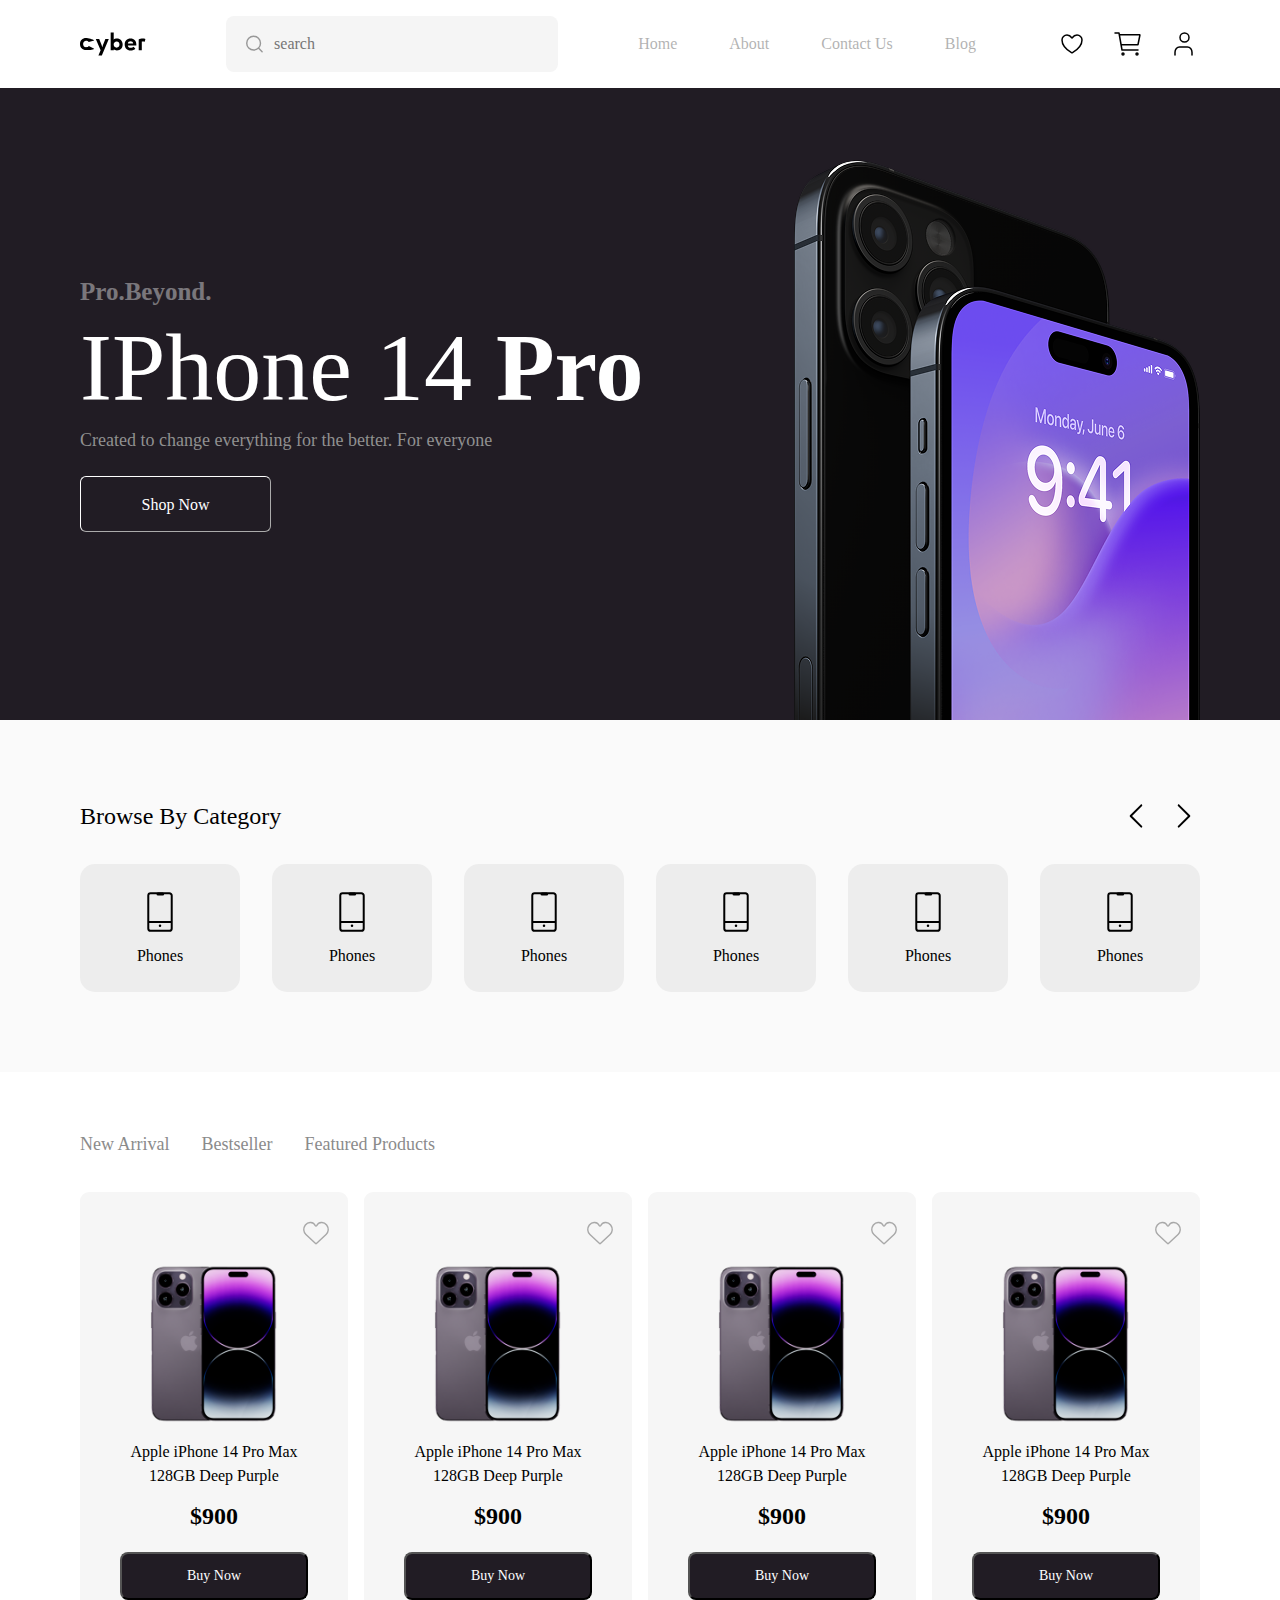
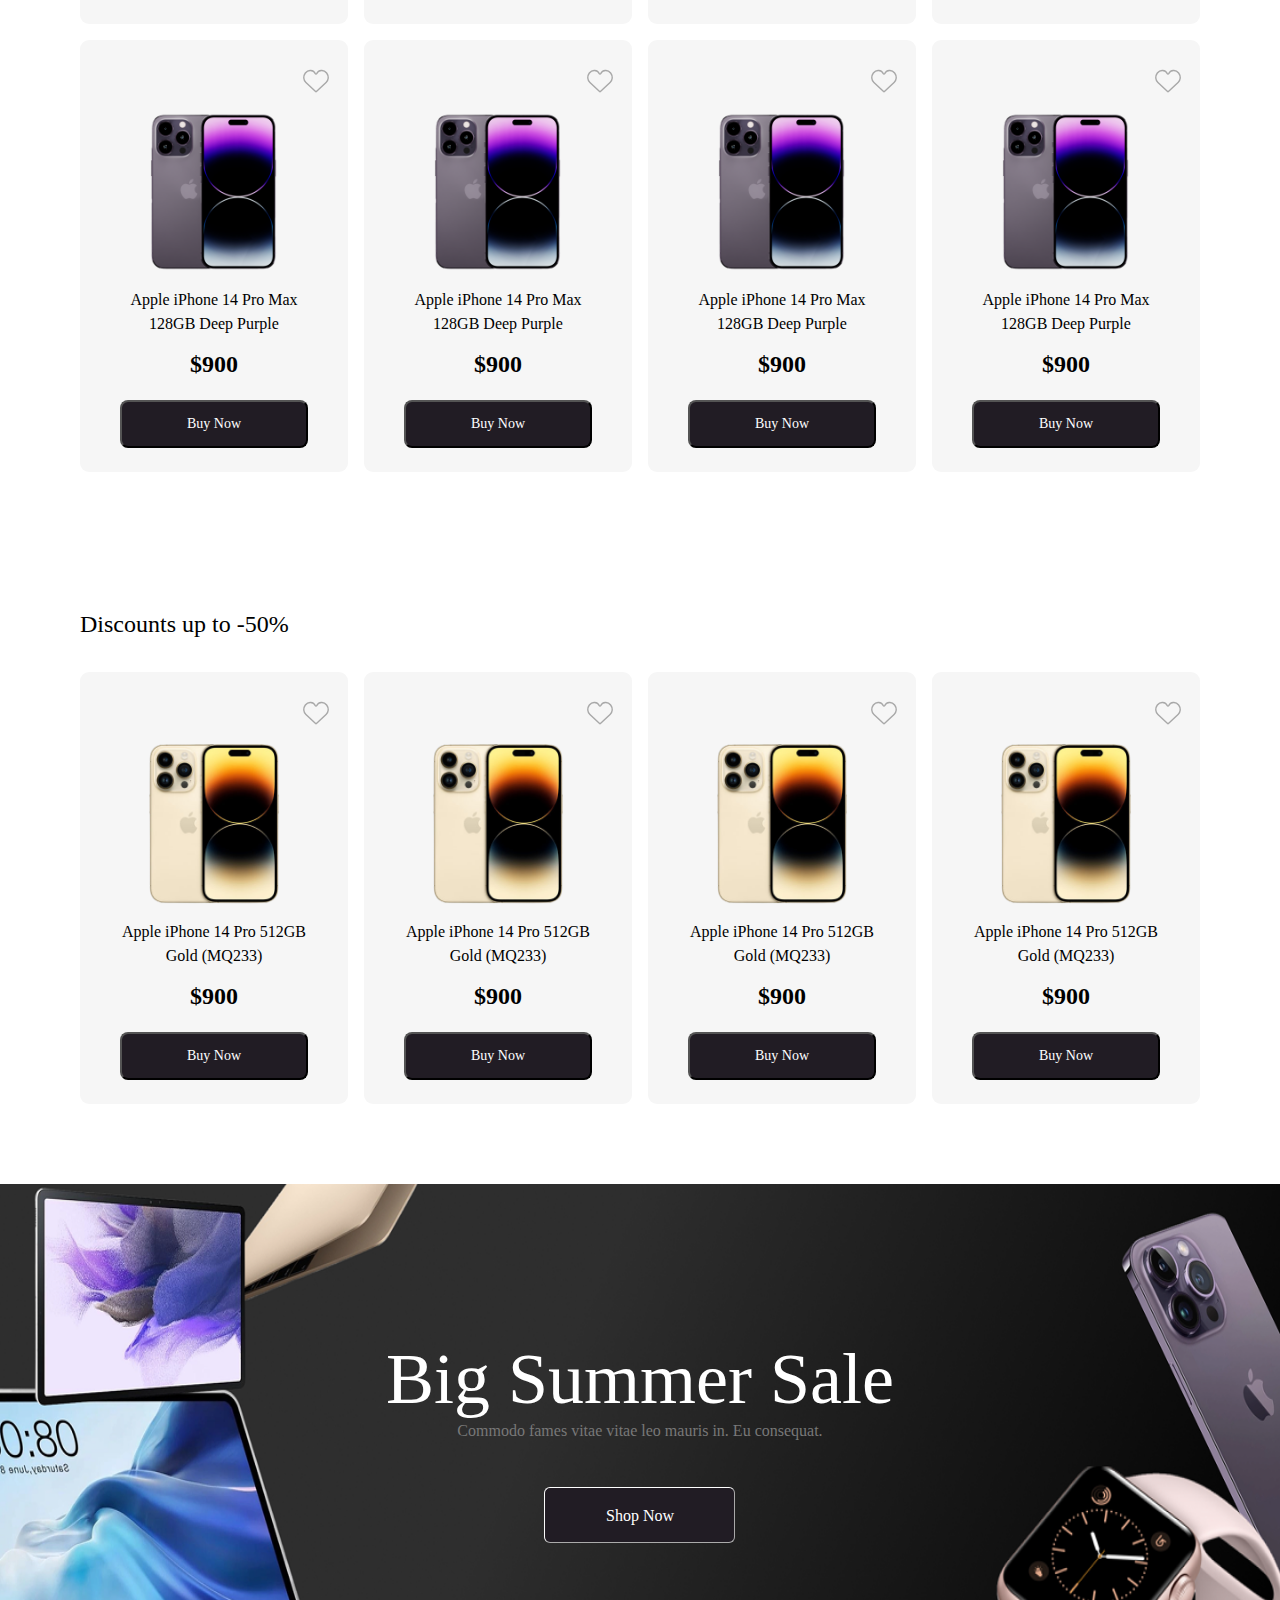
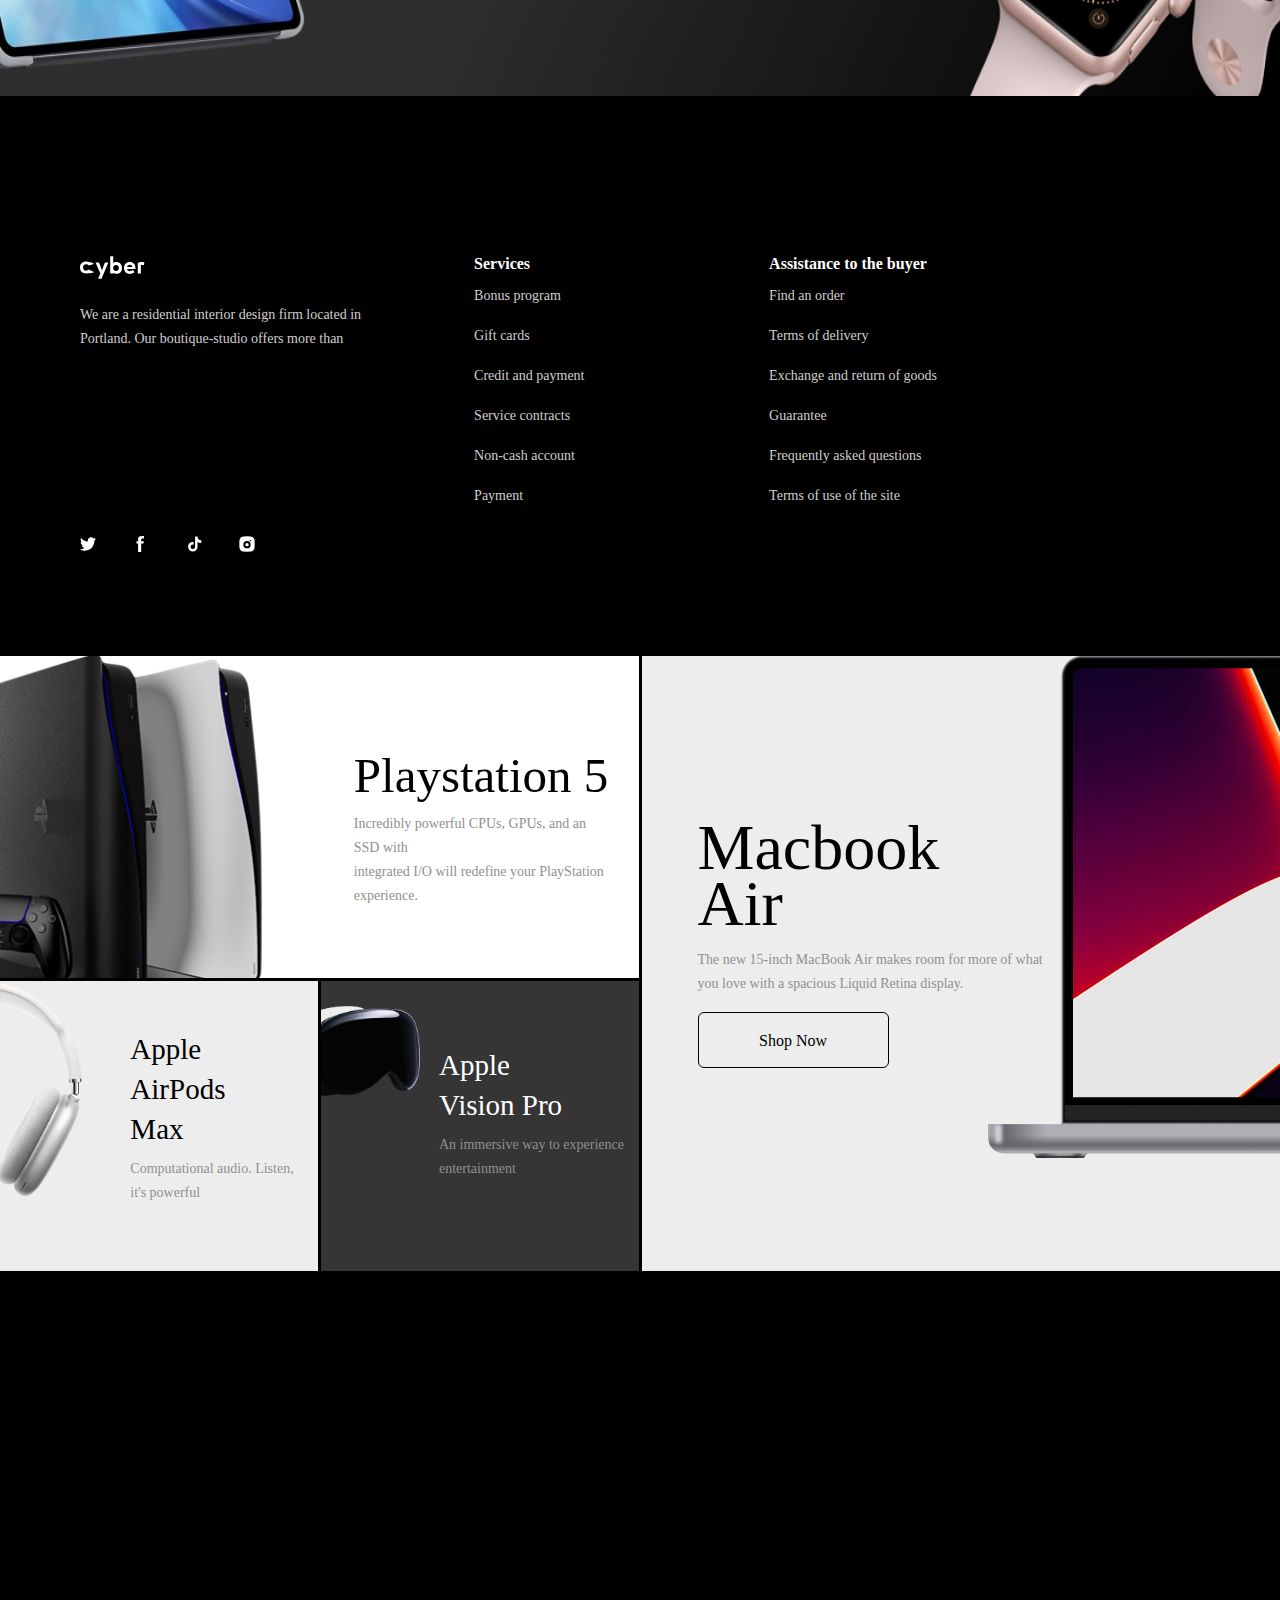
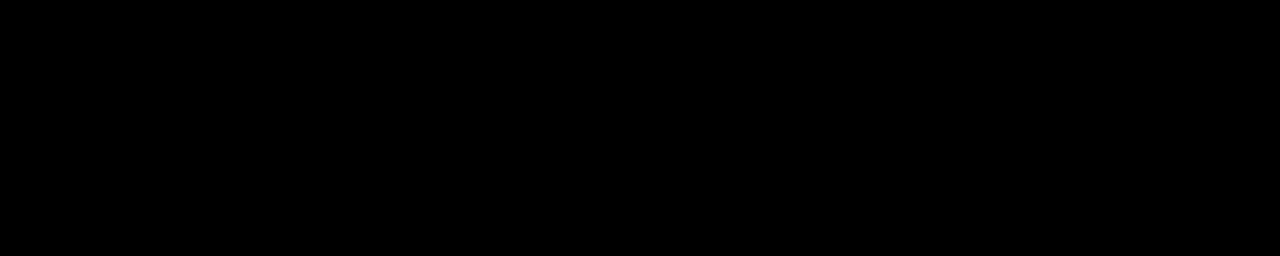
==== commit c2e4345d: "update" ====
--- a/index.html
+++ b/index.html
@@ -45,7 +45,7 @@
         </div>
         <div class="hero2">
           <img class="phone" src="./images/phone.png" alt="" />
-          <img class="phone-cut" src="./images/phone-cut.png" alt="">
+          <img class="phone-cut" src="./images/phone-cut.png" alt="" />
         </div>
       </div>
     </div>
@@ -62,7 +62,7 @@
           </div>
         </div>
 
-<!-- cards1 start -->
+        <!-- cards1 start -->
 
         <div class="cards1">
           <div class="card">
@@ -107,94 +107,87 @@
           </p>
           <p class="dollar">$900</p>
           <button class="buy-now">Buy Now</button>
-          <img class="heart" src="./images/Like.svg" alt="">
-        </div>
-
-        <div class="card2">
-          <img class="phone3" src="./images/phone3.png" alt="" />
-          <p class="apple">
-            Apple iPhone 14 Pro Max <br />
-            128GB Deep Purple
-          </p>
-          <p class="dollar">$900</p>
-          <button class="buy-now">Buy Now</button>
-          <img class="heart" src="./images/Like.svg" alt="">
-
-        </div>
-
-        <div class="card2">
-          <img class="phone3" src="./images/phone3.png" alt="" />
-          <p class="apple">
-            Apple iPhone 14 Pro Max <br />
-            128GB Deep Purple
-          </p>
-          <p class="dollar">$900</p>
-          <button class="buy-now">Buy Now</button>
-          <img class="heart" src="./images/Like.svg" alt="">
-
-        </div>
-
-        <div class="card2">
-          <img class="phone3" src="./images/phone3.png" alt="" />
-          <p class="apple">
-            Apple iPhone 14 Pro Max <br />
-            128GB Deep Purple
-          </p>
-          <p class="dollar">$900</p>
-          <button class="buy-now">Buy Now</button>
-          <img class="heart" src="./images/Like.svg" alt="">
-
-        </div>
-
-        <div class="card2">
-          <img class="phone3" src="./images/phone3.png" alt="" />
-          <p class="apple">
-            Apple iPhone 14 Pro Max <br />
-            128GB Deep Purple
-          </p>
-          <p class="dollar">$900</p>
-          <button class="buy-now">Buy Now</button>
-          <img class="heart" src="./images/Like.svg" alt="">
-
-        </div>
-
-        <div class="card2">
-          <img class="phone3" src="./images/phone3.png" alt="" />
-          <p class="apple">
-            Apple iPhone 14 Pro Max <br />
-            128GB Deep Purple
-          </p>
-          <p class="dollar">$900</p>
-          <button class="buy-now">Buy Now</button>
-          <img class="heart" src="./images/Like.svg" alt="">
-
-        </div>
-
-        <div class="card2">
-          <img class="phone3" src="./images/phone3.png" alt="" />
-          <p class="apple">
-            Apple iPhone 14 Pro Max <br />
-            128GB Deep Purple
-          </p>
-          <p class="dollar">$900</p>
-          <button class="buy-now">Buy Now</button>
-          <img class="heart" src="./images/Like.svg" alt="">
-
-        </div>
-
-        <div class="card2">
-          <img class="phone3" src="./images/phone3.png" alt="" />
-          <p class="apple">
-            Apple iPhone 14 Pro Max <br />
-            128GB Deep Purple
-          </p>
-          <p class="dollar">$900</p>
-          <button class="buy-now">Buy Now</button>
-          <img class="heart" src="./images/Like.svg" alt="">
-
-        </div>
-      </div>
-<!-- cards3 start -->
+          <img class="heart" src="./images/Like.svg" alt="" />
+        </div>
+
+        <div class="card2">
+          <img class="phone3" src="./images/phone3.png" alt="" />
+          <p class="apple">
+            Apple iPhone 14 Pro Max <br />
+            128GB Deep Purple
+          </p>
+          <p class="dollar">$900</p>
+          <button class="buy-now">Buy Now</button>
+          <img class="heart" src="./images/Like.svg" alt="" />
+        </div>
+
+        <div class="card2">
+          <img class="phone3" src="./images/phone3.png" alt="" />
+          <p class="apple">
+            Apple iPhone 14 Pro Max <br />
+            128GB Deep Purple
+          </p>
+          <p class="dollar">$900</p>
+          <button class="buy-now">Buy Now</button>
+          <img class="heart" src="./images/Like.svg" alt="" />
+        </div>
+
+        <div class="card2">
+          <img class="phone3" src="./images/phone3.png" alt="" />
+          <p class="apple">
+            Apple iPhone 14 Pro Max <br />
+            128GB Deep Purple
+          </p>
+          <p class="dollar">$900</p>
+          <button class="buy-now">Buy Now</button>
+          <img class="heart" src="./images/Like.svg" alt="" />
+        </div>
+
+        <div class="card2">
+          <img class="phone3" src="./images/phone3.png" alt="" />
+          <p class="apple">
+            Apple iPhone 14 Pro Max <br />
+            128GB Deep Purple
+          </p>
+          <p class="dollar">$900</p>
+          <button class="buy-now">Buy Now</button>
+          <img class="heart" src="./images/Like.svg" alt="" />
+        </div>
+
+        <div class="card2">
+          <img class="phone3" src="./images/phone3.png" alt="" />
+          <p class="apple">
+            Apple iPhone 14 Pro Max <br />
+            128GB Deep Purple
+          </p>
+          <p class="dollar">$900</p>
+          <button class="buy-now">Buy Now</button>
+          <img class="heart" src="./images/Like.svg" alt="" />
+        </div>
+
+        <div class="card2">
+          <img class="phone3" src="./images/phone3.png" alt="" />
+          <p class="apple">
+            Apple iPhone 14 Pro Max <br />
+            128GB Deep Purple
+          </p>
+          <p class="dollar">$900</p>
+          <button class="buy-now">Buy Now</button>
+          <img class="heart" src="./images/Like.svg" alt="" />
+        </div>
+
+        <div class="card2">
+          <img class="phone3" src="./images/phone3.png" alt="" />
+          <p class="apple">
+            Apple iPhone 14 Pro Max <br />
+            128GB Deep Purple
+          </p>
+          <p class="dollar">$900</p>
+          <button class="buy-now">Buy Now</button>
+          <img class="heart" src="./images/Like.svg" alt="" />
+        </div>
+      </div>
+      <!-- cards3 start -->
       <p class="discounts">Discounts up to -50%</p>
       <div class="cards3">
         <div class="card2">
@@ -205,8 +198,7 @@
           </p>
           <p class="dollar">$900</p>
           <button class="buy-now">Buy Now</button>
-          <img class="heart" src="./images/Like.svg" alt="">
-
+          <img class="heart" src="./images/Like.svg" alt="" />
         </div>
         <div class="card2">
           <img class="phone3" src="./images/phone4.png" alt="" />
@@ -216,8 +208,7 @@
           </p>
           <p class="dollar">$900</p>
           <button class="buy-now">Buy Now</button>
-          <img class="heart" src="./images/Like.svg" alt="">
-
+          <img class="heart" src="./images/Like.svg" alt="" />
         </div>
         <div class="card2">
           <img class="phone3" src="./images/phone4.png" alt="" />
@@ -227,8 +218,7 @@
           </p>
           <p class="dollar">$900</p>
           <button class="buy-now">Buy Now</button>
-          <img class="heart" src="./images/Like.svg" alt="">
-
+          <img class="heart" src="./images/Like.svg" alt="" />
         </div>
         <div class="card2">
           <img class="phone3" src="./images/phone4.png" alt="" />
@@ -238,8 +228,7 @@
           </p>
           <p class="dollar">$900</p>
           <button class="buy-now">Buy Now</button>
-          <img class="heart" src="./images/Like.svg" alt="">
-
+          <img class="heart" src="./images/Like.svg" alt="" />
         </div>
       </div>
     </div>
@@ -252,7 +241,6 @@
           Commodo fames vitae vitae leo mauris in. Eu consequat.
         </p>
         <button class="shop-now">Shop Now</button>
-
       </div>
     </div>
     <!-- footer start -->
@@ -290,6 +278,62 @@
         <img src="./images/Tiktok.svg" alt="" />
         <img src="./images/Instagram.svg" alt="" />
       </div>
+
+      <!-- gridi start -->
+
+
+      <div class="grid-container">
+        <div class="item wide">
+          <div>
+          <img class="playstation no" src="./images/PlayStation.png" alt="" />
+          <img class="playst on" src="./images/playst.png" alt="" />
+
+        </div> 
+<div class="column column1">
+          <h2>Playstation 5</h2>
+          <p>
+            Incredibly powerful CPUs, GPUs, and an SSD with <br> integrated I/O will
+            redefine your PlayStation <br> experience.
+          </p>
+        </div>
+        </div>
+        <div class="item tall">
+          <img class="macbook no" src="./images/MacBook Pro 14.png" alt="" />
+          <img class="macb on" src="./images/MacBook Pro 14 (1).png" alt="" />
+
+          <div class="column column1 column2">
+          <h2>Macbook <br> <span class="tall-span">Air</span> </h2>
+          <p>
+            The new 15‑inch MacBook Air makes room for more of what you love
+            with a spacious Liquid Retina display.
+          </p>
+          <button class="shop-now shop-now1">Shop Now</button>
+        </div>
+
+        </div>
+        <div class="item small">
+          <div>
+          <img class="satvale no" src="./images/satvale.png" alt="" />
+          <img class="satv on" src="./images/satv.png" alt="" /></div>
+
+          <div class="column">
+            <h2>Apple <br> Vision <span class="small-span">Pro</span> </h2>
+            <p>An immersive way to experience entertainment</p>
+          </div>
+      </div>
+        <div class="item small1">
+          <div>
+          <img class="yursasmeni no" src="./images/yursasmeni.png" alt="" />
+          <img class="yurs on" src="./images/yurs.png" alt="" /></div>
+
+          <div class="column">
+            <h2>Apple <br> AirPods <br> <span small-span>Max</span> </h2>
+            <p>Computational audio. Listen, it's powerful</p>
+          </div>
+
+
+        </div>
+      </div>
     </div>
   </body>
 </html>
--- a/style.css
+++ b/style.css
@@ -527,3 +527,200 @@
     gap: 25.67px;
   }
 }
+
+
+
+.grid-container {
+  display: grid;
+  grid-template-columns:1fr 1fr 1fr 1fr; /* Two columns */
+  grid-template-rows:1fr 1fr 1fr 1fr ; /* Single row */
+  height: 1200px;
+  width: 100%;
+  gap:3px
+}
+.small1 {
+  background-color: #EDEDED;
+  grid-row-start: 2;
+grid-row-end: 2;
+grid-column-start: 1;
+grid-column-end:1 ;
+}
+.small {
+  background-color: #353535;
+  grid-row-start: 2;
+grid-row-end: 2;
+grid-column-start: 2;
+grid-column-end:2 ;
+}
+
+.tall { 
+  background-color: #EDEDED;
+    grid-row-start: 1;
+  grid-row-end: 3;
+  grid-column-start: 3;
+  grid-column-end:5 ;
+  position: relative;
+}
+
+.wide {
+  background-color: #fff;
+  grid-row-start: 1;
+grid-row-end: 1;
+grid-column-start: 1;
+grid-column-end:3 ;
+}
+.tall .macbook{
+  position: absolute;
+  right:0px;
+}
+.small1 p,.tall p,.wide p,.small p{
+  color: #909090;
+font-weight: 500;
+font-size: 14px;
+line-height: 24px;
+letter-spacing: 0%;
+}
+.wide{
+  display: flex;
+}
+.small1 h2,.tall h2,.wide h2{
+  color: #000000;
+}
+
+.small,.small1{
+  display: flex;
+}
+.column{
+  gap: 8px;
+  display: flex;
+  flex-direction: column;
+  max-width: 360px;
+}
+.wide h2{
+  margin-top: 100px;
+  font-weight: 500;
+  font-size: 49px;
+  line-height: 40px;
+  letter-spacing: 0%;
+}
+.tall h2{
+  margin-top: 164px;
+font-weight: 100;
+font-size: 64px;
+line-height: 56px;
+letter-spacing: 0%;
+}
+.tall-span{
+font-weight: 500;
+}
+.column1{
+  gap: 16px;
+}
+.small-span{
+  font-weight: 500;
+}
+.small h2, .small1 h2{
+  font-weight: 300;
+  font-size: 29px;
+  line-height: 40px;
+  letter-spacing: 0%;
+}
+.small1 h2{
+  margin-top: 48px;
+}
+.small h2{
+  margin-top: 64px;
+}
+.small1{
+  gap: 48px;
+}
+.small{
+  gap: 16px;
+}
+.column2{
+  margin-left:56px;
+}
+.shop-now1{
+  background-color: #EDEDED;
+  color: #000;
+  border: 1px solid #000;
+}
+@media only screen and (max-width: 1160px) {
+.grid-container{
+  display: flex;
+  flex-direction: column;
+}
+.no{
+  display: none;
+}
+.item{
+  flex-direction: column;
+  align-items: center;
+  text-align: center;
+  justify-content: center;
+}
+.tall .column, .macb{
+  margin: auto;
+justify-content: center;
+}
+.macb{
+  right: unset;
+  margin: auto;
+  justify-content: center;
+
+}
+
+.small1 p,.tall p,.wide p,.small p{
+font-size: 16px;
+}
+.small1 h2,.tall h2,.wide h2{
+font-size: 34px;
+font-weight: 300px;}
+
+.wide h2,.small h2,.small1 h2,.tall h2{
+  margin-top: 24px;
+}
+.wide ,.small ,.small1 ,.tall {
+gap:0px}
+br{
+  display: none;
+}
+.column1{
+  gap: 8px;
+}
+.column{
+  margin-bottom: 40px;
+}
+.shop-now1{
+  margin-bottom: 40px;
+}
+}
+
+
+
+@media only screen and (min-width: 1160px) {
+.on{
+  display: none;
+}
+
+  }
+
+.yurs{
+  width: 192px;
+height: 200px;
+}
+.satv{
+  width: 326px;
+height: 192px;
+/* angle: -180 deg; */
+}
+.playst{
+  width: 200px;
+height: 200px;
+
+}
+.macb{
+  width: 330px;
+height: 200px;
+}
+
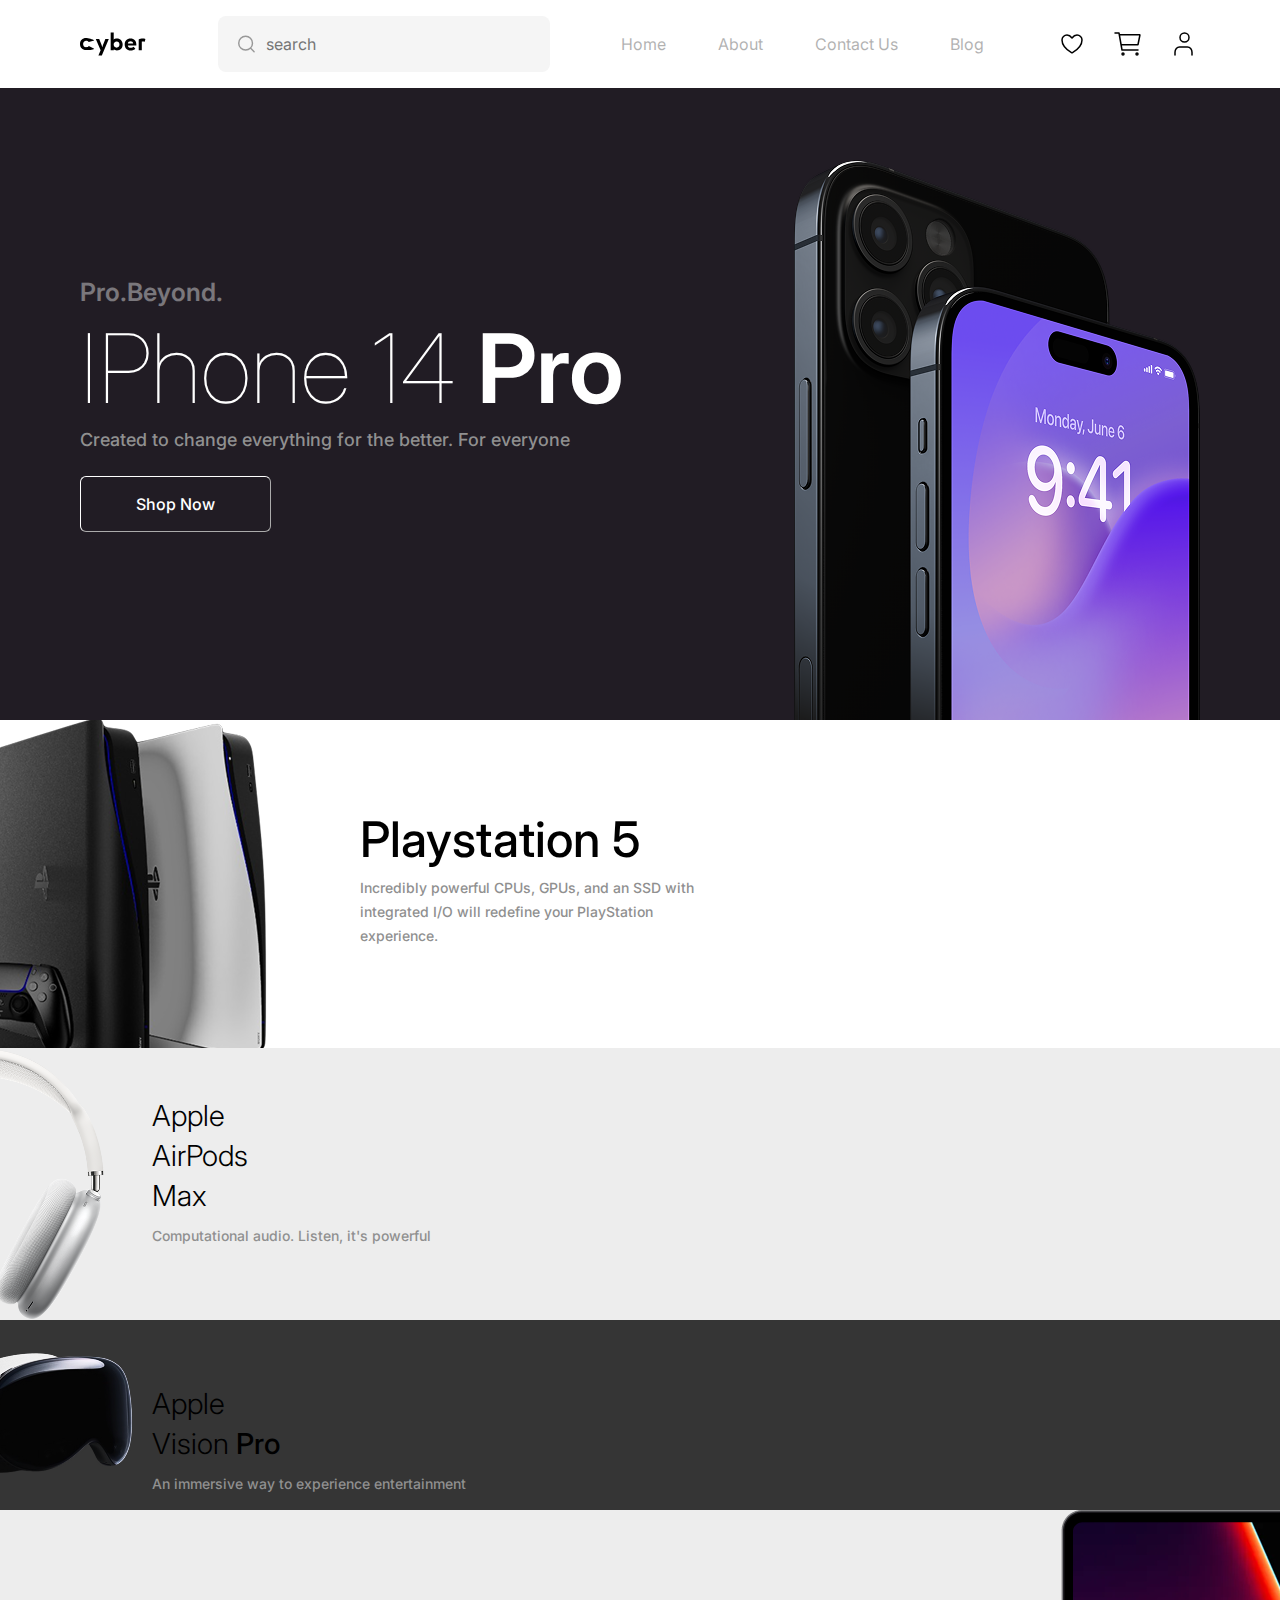
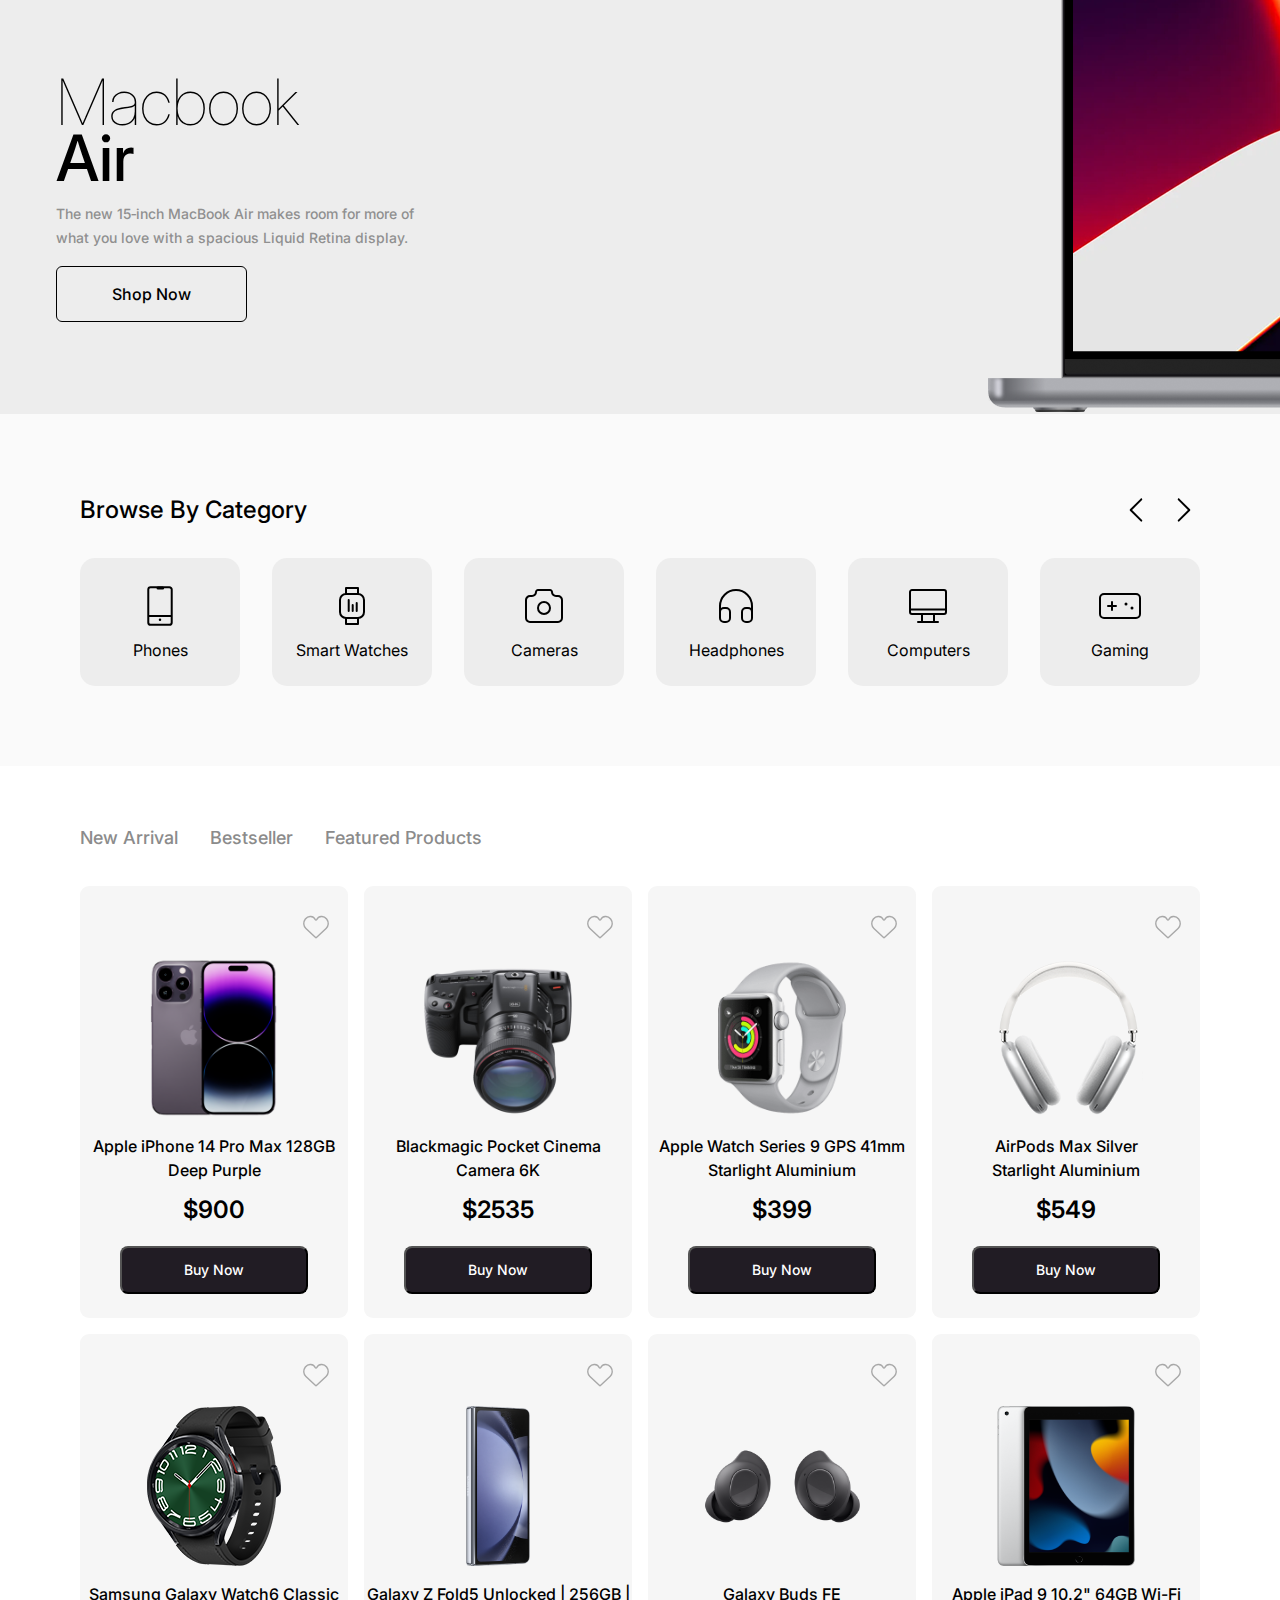
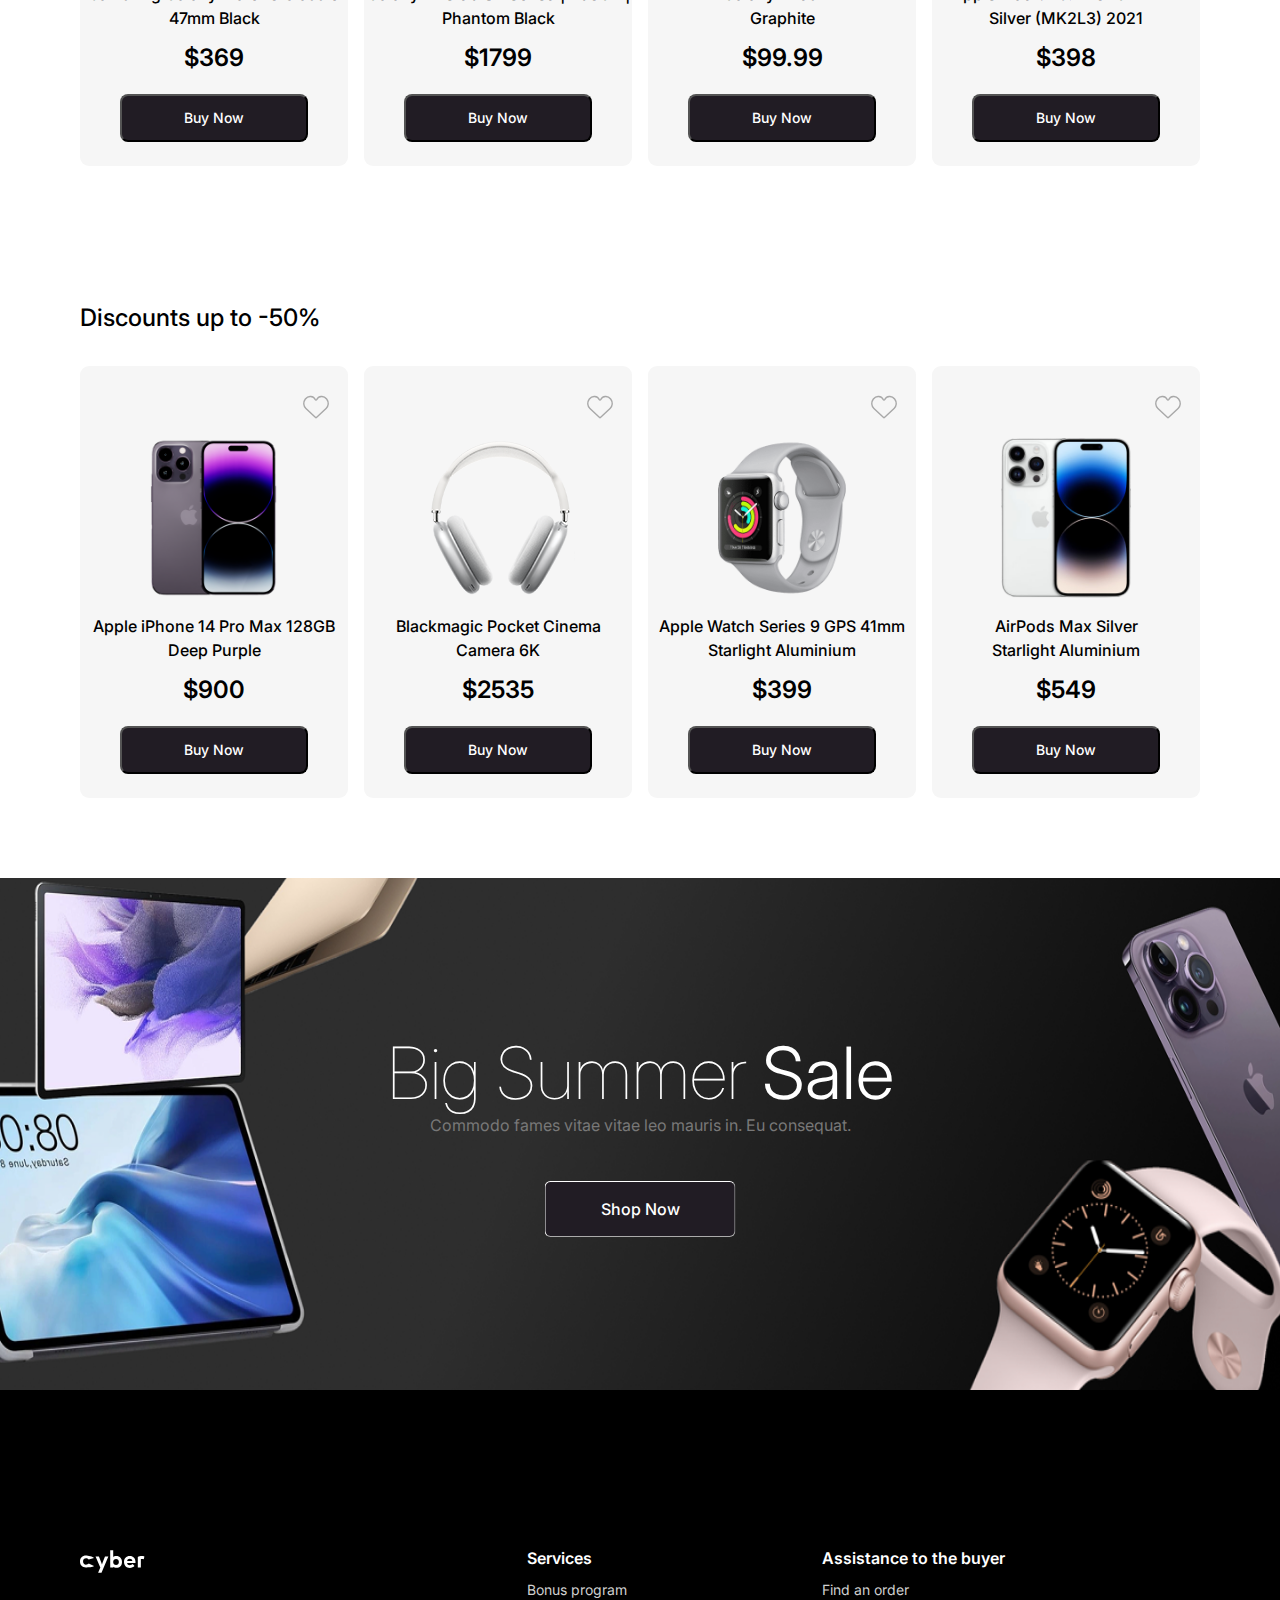
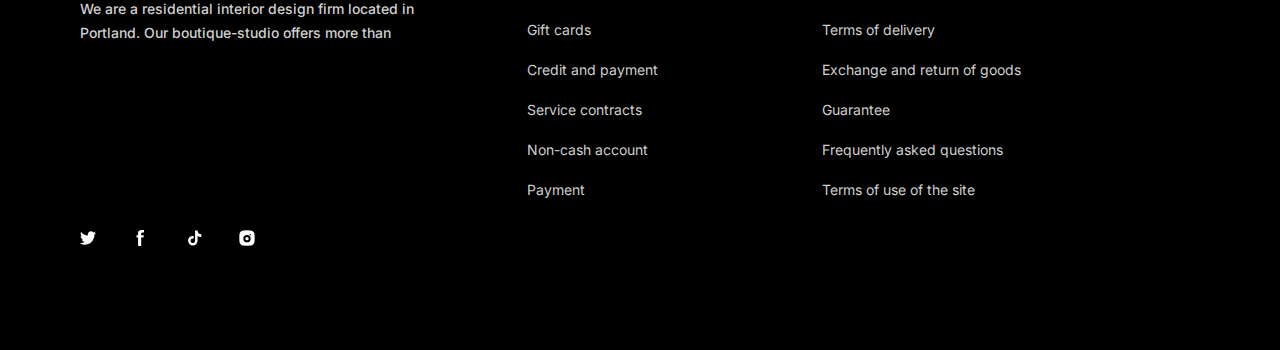
==== commit aa129d5c: "update" ====
--- a/index.html
+++ b/index.html
@@ -5,6 +5,12 @@
     <meta name="viewport" content="width=device-width, initial-scale=1.0" />
     <link rel="stylesheet" href="style.css" />
     <link rel="stylesheet" href="./reset.css" />
+    <link rel="preconnect" href="https://fonts.googleapis.com" />
+    <link rel="preconnect" href="https://fonts.gstatic.com" crossorigin />
+    <link
+      href="https://fonts.googleapis.com/css2?family=Inter:ital,opsz,wght@0,14..32,100..900;1,14..32,100..900&display=swap"
+      rel="stylesheet"
+    />
     <title>Document</title>
   </head>
   <body>
@@ -49,6 +55,74 @@
         </div>
       </div>
     </div>
+    <!-- grid start -->
+
+    <div class="grid-container1">
+      <div class="yellow1">
+        <div class="item wide">
+          <div>
+            <img class="playstation no" src="./images/PlayStation.png" alt="" />
+            <img class="playst on" src="./images/playst.png" alt="" />
+          </div>
+          <div class="column column1">
+            <h2>Playstation 5</h2>
+            <p>
+              Incredibly powerful CPUs, GPUs, and an SSD with <br />
+              integrated I/O will redefine your PlayStation <br />
+              experience.
+            </p>
+          </div>
+        </div>
+        <div class="green1">
+          <div class="item small1">
+            <div>
+              <img class="yursasmeni no" src="./images/yursasmeni.png" alt="" />
+              <img class="yurs on" src="./images/yurs.png" alt="" />
+            </div>
+
+            <div class="column">
+              <h2>
+                Apple <br />
+                AirPods <br />
+                <span small-span>Max</span>
+              </h2>
+              <p>Computational audio. Listen, it's powerful</p>
+            </div>
+          </div>
+
+          <div class="item small">
+            <div>
+              <img class="satvale no" src="./images/satvale.png" alt="" />
+              <img class="satv on" src="./images/satv.png" alt="" />
+            </div>
+
+            <div class="column">
+              <h2>
+                Apple <br />
+                Vision <span class="small-span">Pro</span>
+              </h2>
+              <p>An immersive way to experience entertainment</p>
+            </div>
+          </div>
+        </div>
+      </div>
+      <div class="item tall">
+        <img class="macbook no" src="./images/MacBook Pro 14.png" alt="" />
+        <img class="macb on" src="./images/MacBook Pro 14 (1).png" alt="" />
+
+        <div class="column column1 column2">
+          <h2>
+            Macbook <br />
+            <span class="tall-span">Air</span>
+          </h2>
+          <p>
+            The new 15‑inch MacBook Air makes room for more of what you love
+            with a spacious Liquid Retina display.
+          </p>
+          <button class="shop-now shop-now1">Shop Now</button>
+        </div>
+      </div>
+    </div>
     <!-- arrows start -->
     <div class="grey">
       <div class="container">
@@ -92,6 +166,7 @@
         </div>
       </div>
     </div>
+    <!-- cards1 end -->
     <div class="container">
       <div class="links">
         <p>New Arrival</p>
@@ -278,62 +353,7 @@
         <img src="./images/Tiktok.svg" alt="" />
         <img src="./images/Instagram.svg" alt="" />
       </div>
-
-      <!-- gridi start -->
-
-
-      <div class="grid-container">
-        <div class="item wide">
-          <div>
-          <img class="playstation no" src="./images/PlayStation.png" alt="" />
-          <img class="playst on" src="./images/playst.png" alt="" />
-
-        </div> 
-<div class="column column1">
-          <h2>Playstation 5</h2>
-          <p>
-            Incredibly powerful CPUs, GPUs, and an SSD with <br> integrated I/O will
-            redefine your PlayStation <br> experience.
-          </p>
-        </div>
-        </div>
-        <div class="item tall">
-          <img class="macbook no" src="./images/MacBook Pro 14.png" alt="" />
-          <img class="macb on" src="./images/MacBook Pro 14 (1).png" alt="" />
-
-          <div class="column column1 column2">
-          <h2>Macbook <br> <span class="tall-span">Air</span> </h2>
-          <p>
-            The new 15‑inch MacBook Air makes room for more of what you love
-            with a spacious Liquid Retina display.
-          </p>
-          <button class="shop-now shop-now1">Shop Now</button>
-        </div>
-
-        </div>
-        <div class="item small">
-          <div>
-          <img class="satvale no" src="./images/satvale.png" alt="" />
-          <img class="satv on" src="./images/satv.png" alt="" /></div>
-
-          <div class="column">
-            <h2>Apple <br> Vision <span class="small-span">Pro</span> </h2>
-            <p>An immersive way to experience entertainment</p>
-          </div>
-      </div>
-        <div class="item small1">
-          <div>
-          <img class="yursasmeni no" src="./images/yursasmeni.png" alt="" />
-          <img class="yurs on" src="./images/yurs.png" alt="" /></div>
-
-          <div class="column">
-            <h2>Apple <br> AirPods <br> <span small-span>Max</span> </h2>
-            <p>Computational audio. Listen, it's powerful</p>
-          </div>
-
-
-        </div>
-      </div>
-    </div>
+    </div>
+    <script src="./index.js"></script>
   </body>
 </html>
--- a/style.css
+++ b/style.css
@@ -1,3 +1,12 @@
+.inter-uniquifier {
+  font-family: "Inter", serif;
+  font-optical-sizing: auto;
+  font-weight: weight;
+  font-style: normal;
+}
+* {
+  font-family: "Inter", serif;
+}
 .search-container {
   position: relative;
   width: 332px;
@@ -74,7 +83,13 @@
     display: none;
   }
   .header {
-    width: calc(100vw - 32px);
+    padding-right: 16px;
+    padding-left: 16px;
+  }
+  .links,
+  .discounts,
+  .browse {
+    padding-left: 16px;
   }
 }
 
@@ -101,7 +116,6 @@
   gap: 8px;
   border-width: 1px;
   border-color: #fff;
-  padding: 16px 56px;
   background-color: #211c24;
   font-weight: 500;
   line-height: 24px;
@@ -202,18 +216,21 @@
 }
 .cards1 {
   display: grid;
-  grid-template-columns: repeat(6, 1fr); /* 6 cards in one row */
+  grid-template-columns: repeat(6, 1fr);
   gap: 32px;
   padding-bottom: 80px;
 }
 @media only screen and (max-width: 1160px) {
   .cards1 {
-    grid-template-columns: repeat(2, 1fr); /* 2 cards per row */
+    grid-template-columns: repeat(2, 1fr);
     gap: 16px;
   }
   .cards1 .card {
-    width: calc(50vw - 32px);
+    width: 100%;
     object-fit: cover;
+  }
+  .container {
+    padding-inline: 16px;
   }
 }
 .card {
@@ -266,11 +283,11 @@
 }
 @media (max-width: 1160px) {
   .cards2 {
-    grid-template-columns: repeat(2, 1fr); /* 2 columns */
-    grid-template-rows: repeat(4, 1fr); /* 4 rows */
+    grid-template-columns: repeat(2, 1fr);
+    grid-template-rows: repeat(4, 1fr);
   }
   .cards2 .card2 {
-    width: calc(50vw - 32px);
+    width: 100%;
     object-fit: cover;
   }
 }
@@ -380,11 +397,11 @@
 }
 @media (max-width: 1160px) {
   .cards3 {
-    grid-template-columns: repeat(2, 1fr); /* 2 columns */
-    grid-template-rows: repeat(2, 1fr); /* 4 rows */
+    grid-template-columns: repeat(2, 1fr);
+    grid-template-rows: repeat(2, 1fr);
   }
   .cards3 .card2 {
-    width: calc(50vw - 32px);
+    width: 100%;
     object-fit: cover;
   }
 }
@@ -528,199 +545,243 @@
   }
 }
 
-
-
 .grid-container {
   display: grid;
-  grid-template-columns:1fr 1fr 1fr 1fr; /* Two columns */
-  grid-template-rows:1fr 1fr 1fr 1fr ; /* Single row */
+  grid-template-columns: 1fr 1fr 1fr 1fr; /* Two columns */
+  grid-template-rows: 1fr 1fr 1fr 1fr; /* Single row */
   height: 1200px;
   width: 100%;
-  gap:3px
+  gap: 3px;
 }
 .small1 {
-  background-color: #EDEDED;
-  grid-row-start: 2;
-grid-row-end: 2;
-grid-column-start: 1;
-grid-column-end:1 ;
+  background-color: #ededed;
+  /* grid-row-start: 2;
+  grid-row-end: 2;
+  grid-column-start: 1;
+  grid-column-end: 1; */
 }
 .small {
   background-color: #353535;
-  grid-row-start: 2;
-grid-row-end: 2;
-grid-column-start: 2;
-grid-column-end:2 ;
-}
-
-.tall { 
-  background-color: #EDEDED;
-    grid-row-start: 1;
+  /* grid-row-start: 2;
+  grid-row-end: 2;
+  grid-column-start: 2;
+  grid-column-end: 2; */
+}
+
+.tall {
+  background-color: #ededed;
+  /* grid-row-start: 1;
   grid-row-end: 3;
   grid-column-start: 3;
-  grid-column-end:5 ;
-  position: relative;
+  grid-column-end: 5; */
+  /* position: relative; */
 }
 
 .wide {
   background-color: #fff;
-  grid-row-start: 1;
-grid-row-end: 1;
-grid-column-start: 1;
-grid-column-end:3 ;
-}
-.tall .macbook{
+  /* grid-row-start: 1;
+  grid-row-end: 1;
+  grid-column-start: 1;
+  grid-column-end: 3; */
+}
+.tall .macbook {
   position: absolute;
-  right:0px;
-}
-.small1 p,.tall p,.wide p,.small p{
+  right: 0px;
+}
+.small1 p,
+.tall p,
+.wide p,
+.small p {
   color: #909090;
-font-weight: 500;
-font-size: 14px;
-line-height: 24px;
-letter-spacing: 0%;
-}
-.wide{
-  display: flex;
-}
-.small1 h2,.tall h2,.wide h2{
+  font-weight: 500;
+  font-size: 14px;
+  line-height: 24px;
+  letter-spacing: 0%;
+}
+.wide {
+  display: flex;
+}
+.small1 h2,
+.tall h2,
+.wide h2 {
   color: #000000;
 }
 
-.small,.small1{
-  display: flex;
-}
-.column{
+.small,
+.small1 {
+  display: flex;
+}
+.column {
   gap: 8px;
   display: flex;
   flex-direction: column;
   max-width: 360px;
 }
-.wide h2{
+.wide h2 {
   margin-top: 100px;
   font-weight: 500;
   font-size: 49px;
   line-height: 40px;
   letter-spacing: 0%;
 }
-.tall h2{
+.tall h2 {
   margin-top: 164px;
-font-weight: 100;
-font-size: 64px;
-line-height: 56px;
-letter-spacing: 0%;
-}
-.tall-span{
-font-weight: 500;
-}
-.column1{
+  font-weight: 100;
+  font-size: 64px;
+  line-height: 56px;
+  letter-spacing: 0%;
+}
+.tall-span {
+  font-weight: 500;
+}
+.column1 {
   gap: 16px;
 }
-.small-span{
-  font-weight: 500;
-}
-.small h2, .small1 h2{
+.small-span {
+  font-weight: 500;
+}
+.small h2,
+.small1 h2 {
   font-weight: 300;
   font-size: 29px;
   line-height: 40px;
   letter-spacing: 0%;
 }
-.small1 h2{
+.small1 h2 {
   margin-top: 48px;
 }
-.small h2{
+.small h2 {
   margin-top: 64px;
 }
-.small1{
+.small1 {
   gap: 48px;
 }
-.small{
+.small {
   gap: 16px;
 }
-.column2{
-  margin-left:56px;
-}
-.shop-now1{
-  background-color: #EDEDED;
+.column2 {
+  margin-left: 56px;
+}
+.shop-now1 {
+  background-color: #ededed;
   color: #000;
   border: 1px solid #000;
 }
 @media only screen and (max-width: 1160px) {
-.grid-container{
-  display: flex;
-  flex-direction: column;
-}
-.no{
-  display: none;
-}
-.item{
-  flex-direction: column;
-  align-items: center;
-  text-align: center;
-  justify-content: center;
-}
-.tall .column, .macb{
-  margin: auto;
-justify-content: center;
-}
-.macb{
-  right: unset;
-  margin: auto;
-  justify-content: center;
-
-}
-
-.small1 p,.tall p,.wide p,.small p{
-font-size: 16px;
-}
-.small1 h2,.tall h2,.wide h2{
-font-size: 34px;
-font-weight: 300px;}
-
-.wide h2,.small h2,.small1 h2,.tall h2{
-  margin-top: 24px;
-}
-.wide ,.small ,.small1 ,.tall {
-gap:0px}
-br{
-  display: none;
-}
-.column1{
-  gap: 8px;
-}
-.column{
-  margin-bottom: 40px;
-}
-.shop-now1{
-  margin-bottom: 40px;
-}
-}
-
-
+  .grid-container {
+    display: flex;
+    flex-direction: column;
+  }
+  .no {
+    display: none;
+  }
+  .item {
+    flex-direction: column;
+    align-items: center;
+    text-align: center;
+    justify-content: center;
+  }
+  .tall .column,
+  .macb {
+    margin: auto;
+    justify-content: center;
+  }
+  .macb {
+    right: unset;
+    margin: auto;
+    justify-content: center;
+  }
+
+  .small1 p,
+  .tall p,
+  .wide p,
+  .small p {
+    font-size: 16px;
+  }
+  .small1 h2,
+  .tall h2,
+  .wide h2 {
+    font-size: 34px;
+    font-weight: 300px;
+  }
+
+  .wide h2,
+  .small h2,
+  .small1 h2,
+  .tall h2 {
+    margin-top: 24px;
+  }
+  .wide,
+  .small,
+  .small1,
+  .tall {
+    gap: 0px;
+  }
+  br {
+    display: none;
+  }
+  .column1 {
+    gap: 8px;
+  }
+  .column {
+    margin-bottom: 40px;
+  }
+  .shop-now1 {
+    margin-bottom: 40px;
+  }
+}
 
 @media only screen and (min-width: 1160px) {
-.on{
-  display: none;
-}
-
-  }
-
-.yurs{
+  .on {
+    display: none;
+  }
+}
+
+.yurs {
   width: 192px;
-height: 200px;
-}
-.satv{
+  height: 200px;
+}
+.satv {
   width: 326px;
-height: 192px;
-/* angle: -180 deg; */
-}
-.playst{
+  height: 192px;
+}
+.playst {
   width: 200px;
-height: 200px;
-
-}
-.macb{
+  height: 200px;
+}
+.macb {
   width: 330px;
-height: 200px;
-}
-
+  height: 200px;
+}
+
+.grid-container1 {
+  display: grid;
+  grid-template-columns: 1fr 1fr;
+  width: 100%;
+}
+.yellow1 {
+  height: 328px;
+}
+.green1 {
+  height: 272px;
+  display: grid;
+  grid-template-columns: 1fr 1fr;
+}
+.tall {
+  height: 600px;
+}
+@media only screen and (max-width: 1305px) {
+  .grid-container1 {
+    grid-template-columns: 1fr;
+  }
+  .green1 {
+    height: auto;
+    grid-template-columns: 1fr;
+  }
+  .tall {
+    height: 504px;
+  }
+  .yellow1 {
+    height: auto;
+  }
+}
